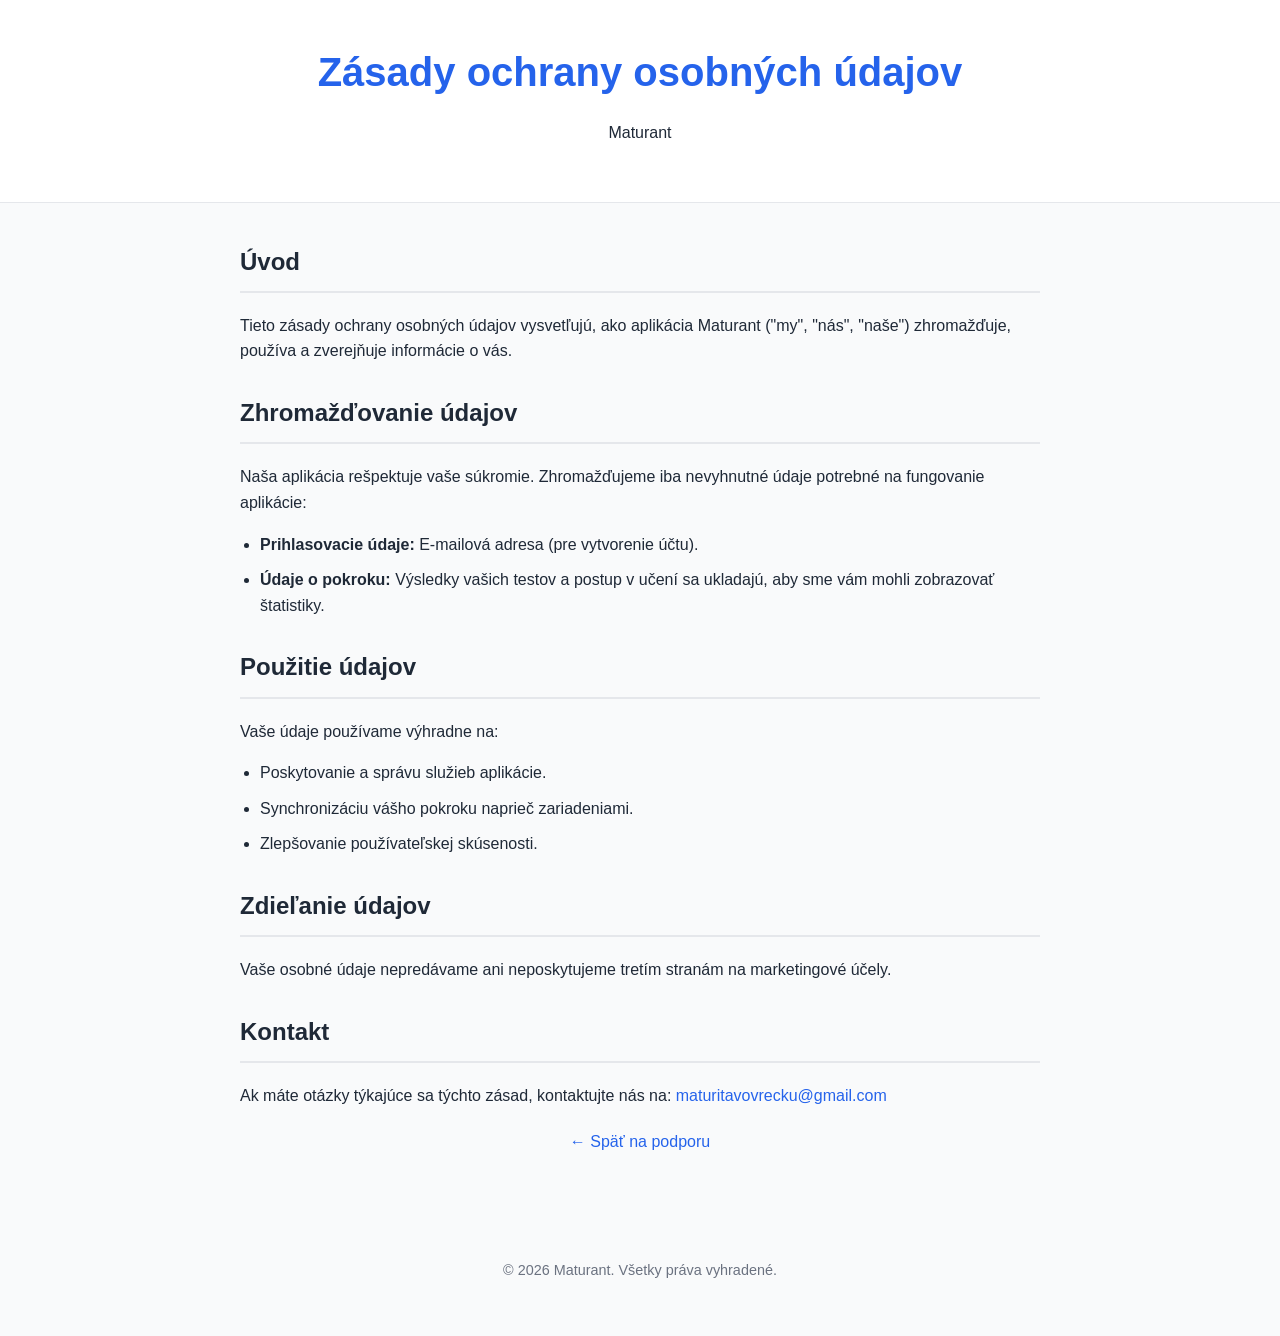
==== privacy.html @ c5602510 "Initial website" ====
<!DOCTYPE html>
<html lang="sk">

<head>
    <meta charset="UTF-8">
    <meta name="viewport" content="width=device-width, initial-scale=1.0">
    <title>Maturant - Ochrana súkromia</title>
    <link rel="stylesheet" href="styles.css">
</head>

<body>
    <header>
        <div class="container">
            <h1>Zásady ochrany osobných údajov</h1>
            <p>Maturant</p>
        </div>
    </header>

    <main class="container privacy-content">
        <section>
            <h2>Úvod</h2>
            <p>Tieto zásady ochrany osobných údajov vysvetľujú, ako aplikácia Maturant ("my", "nás", "naše")
                zhromažďuje, používa a zverejňuje informácie o vás.</p>
        </section>

        <section>
            <h2>Zhromažďovanie údajov</h2>
            <p>Naša aplikácia rešpektuje vaše súkromie. Zhromažďujeme iba nevyhnutné údaje potrebné na fungovanie
                aplikácie:</p>
            <ul>
                <li><strong>Prihlasovacie údaje:</strong> E-mailová adresa (pre vytvorenie účtu).</li>
                <li><strong>Údaje o pokroku:</strong> Výsledky vašich testov a postup v učení sa ukladajú, aby sme vám
                    mohli zobrazovať štatistiky.</li>
            </ul>
        </section>

        <section>
            <h2>Použitie údajov</h2>
            <p>Vaše údaje používame výhradne na:</p>
            <ul>
                <li>Poskytovanie a správu služieb aplikácie.</li>
                <li>Synchronizáciu vášho pokroku naprieč zariadeniami.</li>
                <li>Zlepšovanie používateľskej skúsenosti.</li>
            </ul>
        </section>

        <section>
            <h2>Zdieľanie údajov</h2>
            <p>Vaše osobné údaje nepredávame ani neposkytujeme tretím stranám na marketingové účely.</p>
        </section>

        <section>
            <h2>Kontakt</h2>
            <p>Ak máte otázky týkajúce sa týchto zásad, kontaktujte nás na: <a
                    href="mailto:maturitavovrecku@gmail.com">maturitavovrecku@gmail.com</a></p>
        </section>

        <div class="links">
            <a href="index.html">← Späť na podporu</a>
        </div>
    </main>

    <footer>
        <div class="container">
            <p>&copy; 2026 Maturant. Všetky práva vyhradené.</p>
        </div>
    </footer>
</body>

</html>
---- styles.css ----
:root {
    --primary-color: #2563eb;
    --text-color: #1f2937;
    --bg-color: #f9fafb;
    --white: #ffffff;
}

body {
    font-family: -apple-system, BlinkMacSystemFont, "Segoe UI", Roboto, Helvetica, Arial, sans-serif;
    line-height: 1.6;
    color: var(--text-color);
    background-color: var(--bg-color);
    margin: 0;
    padding: 0;
}

.container {
    max-width: 800px;
    margin: 0 auto;
    padding: 0 20px;
}

header {
    background-color: var(--white);
    padding: 40px 0;
    text-align: center;
    border-bottom: 1px solid #e5e7eb;
    margin-bottom: 40px;
}

h1 {
    color: var(--primary-color);
    margin: 0;
    font-size: 2.5rem;
}

h2 {
    color: var(--text-color);
    border-bottom: 2px solid #e5e7eb;
    padding-bottom: 10px;
    margin-top: 30px;
}

h3 {
    color: var(--text-color);
    margin-top: 25px;
}

.support-section, .info-section {
    background: var(--white);
    padding: 30px;
    border-radius: 12px;
    box-shadow: 0 1px 3px rgba(0,0,0,0.1);
    margin-bottom: 30px;
}

.contact-box {
    background-color: #eff6ff;
    padding: 20px;
    border-radius: 8px;
    margin-top: 20px;
    border-left: 4px solid var(--primary-color);
}

a {
    color: var(--primary-color);
    text-decoration: none;
    font-weight: 500;
}

a:hover {
    text-decoration: underline;
}

ul {
    padding-left: 20px;
}

li {
    margin-bottom: 10px;
}

footer {
    text-align: center;
    padding: 40px 0;
    color: #6b7280;
    font-size: 0.9rem;
    margin-top: 50px;
}

.links {
    margin-top: 20px;
    text-align: center;
}
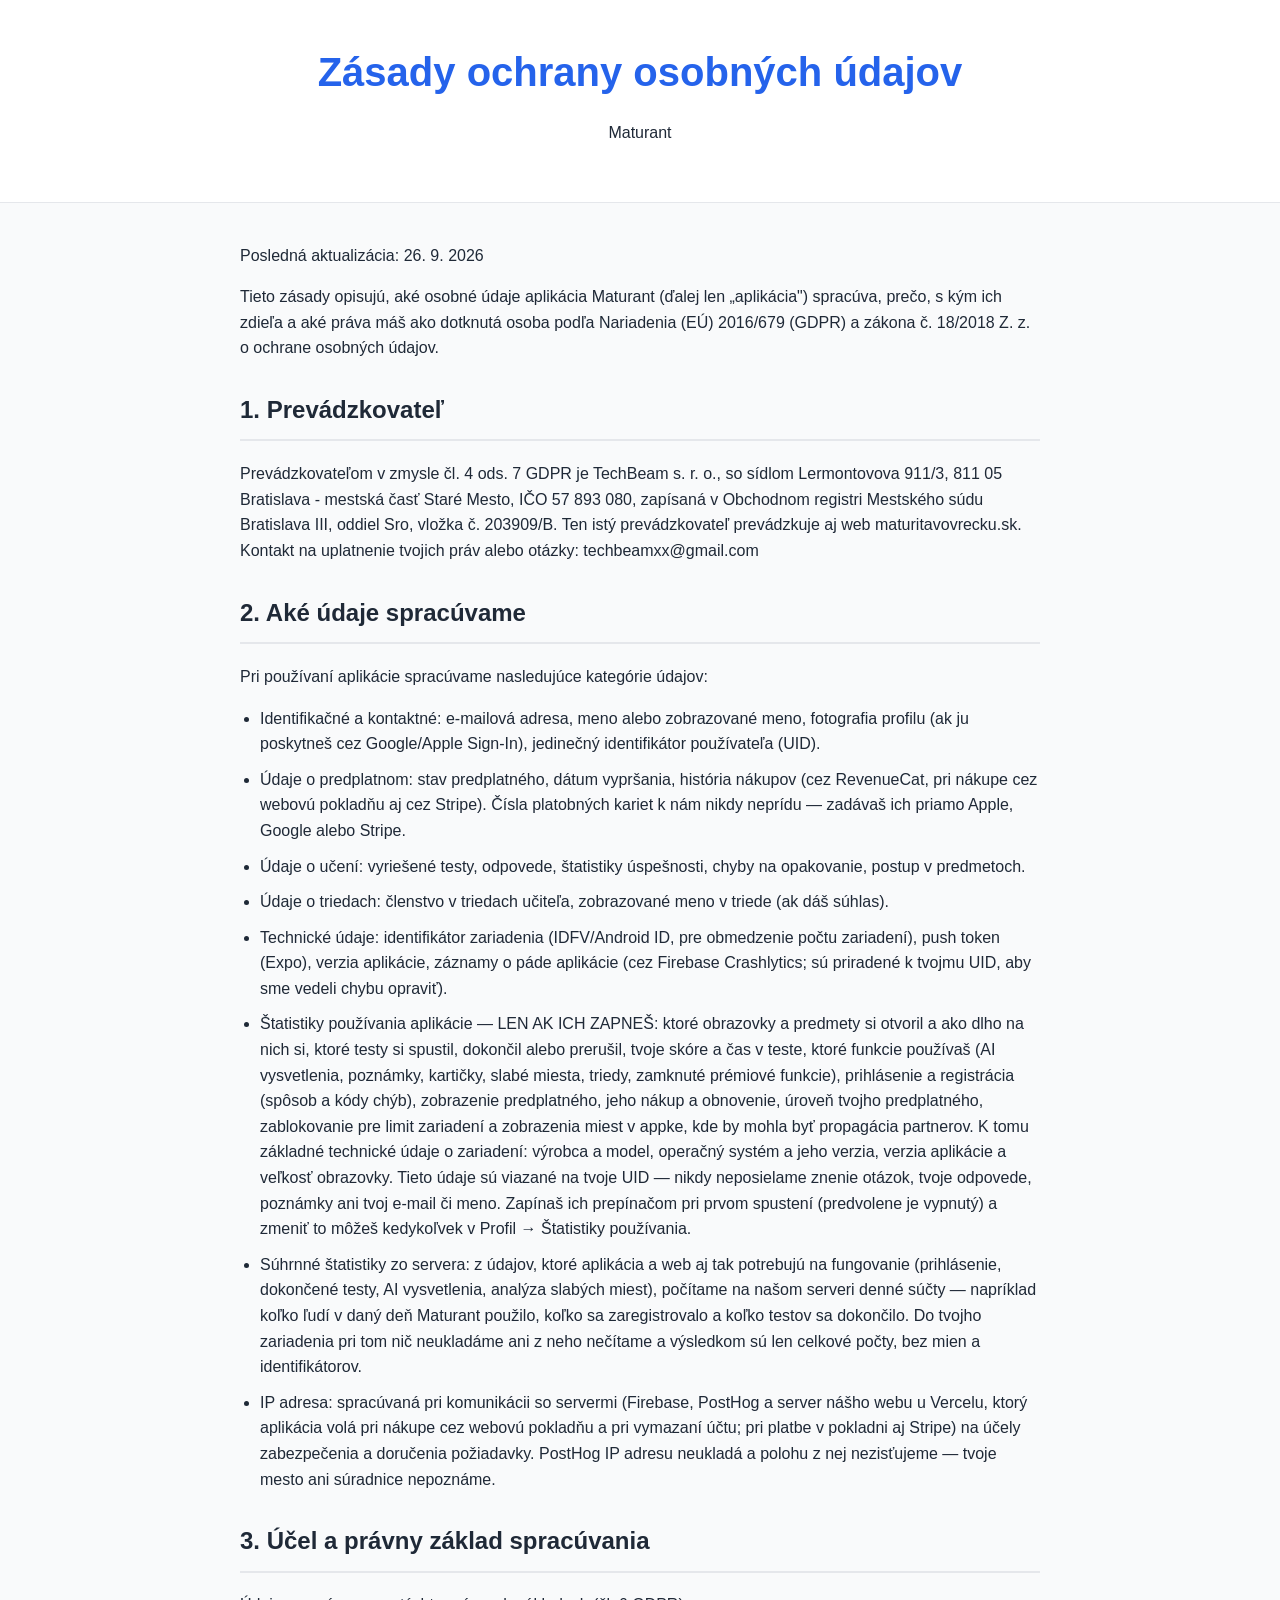
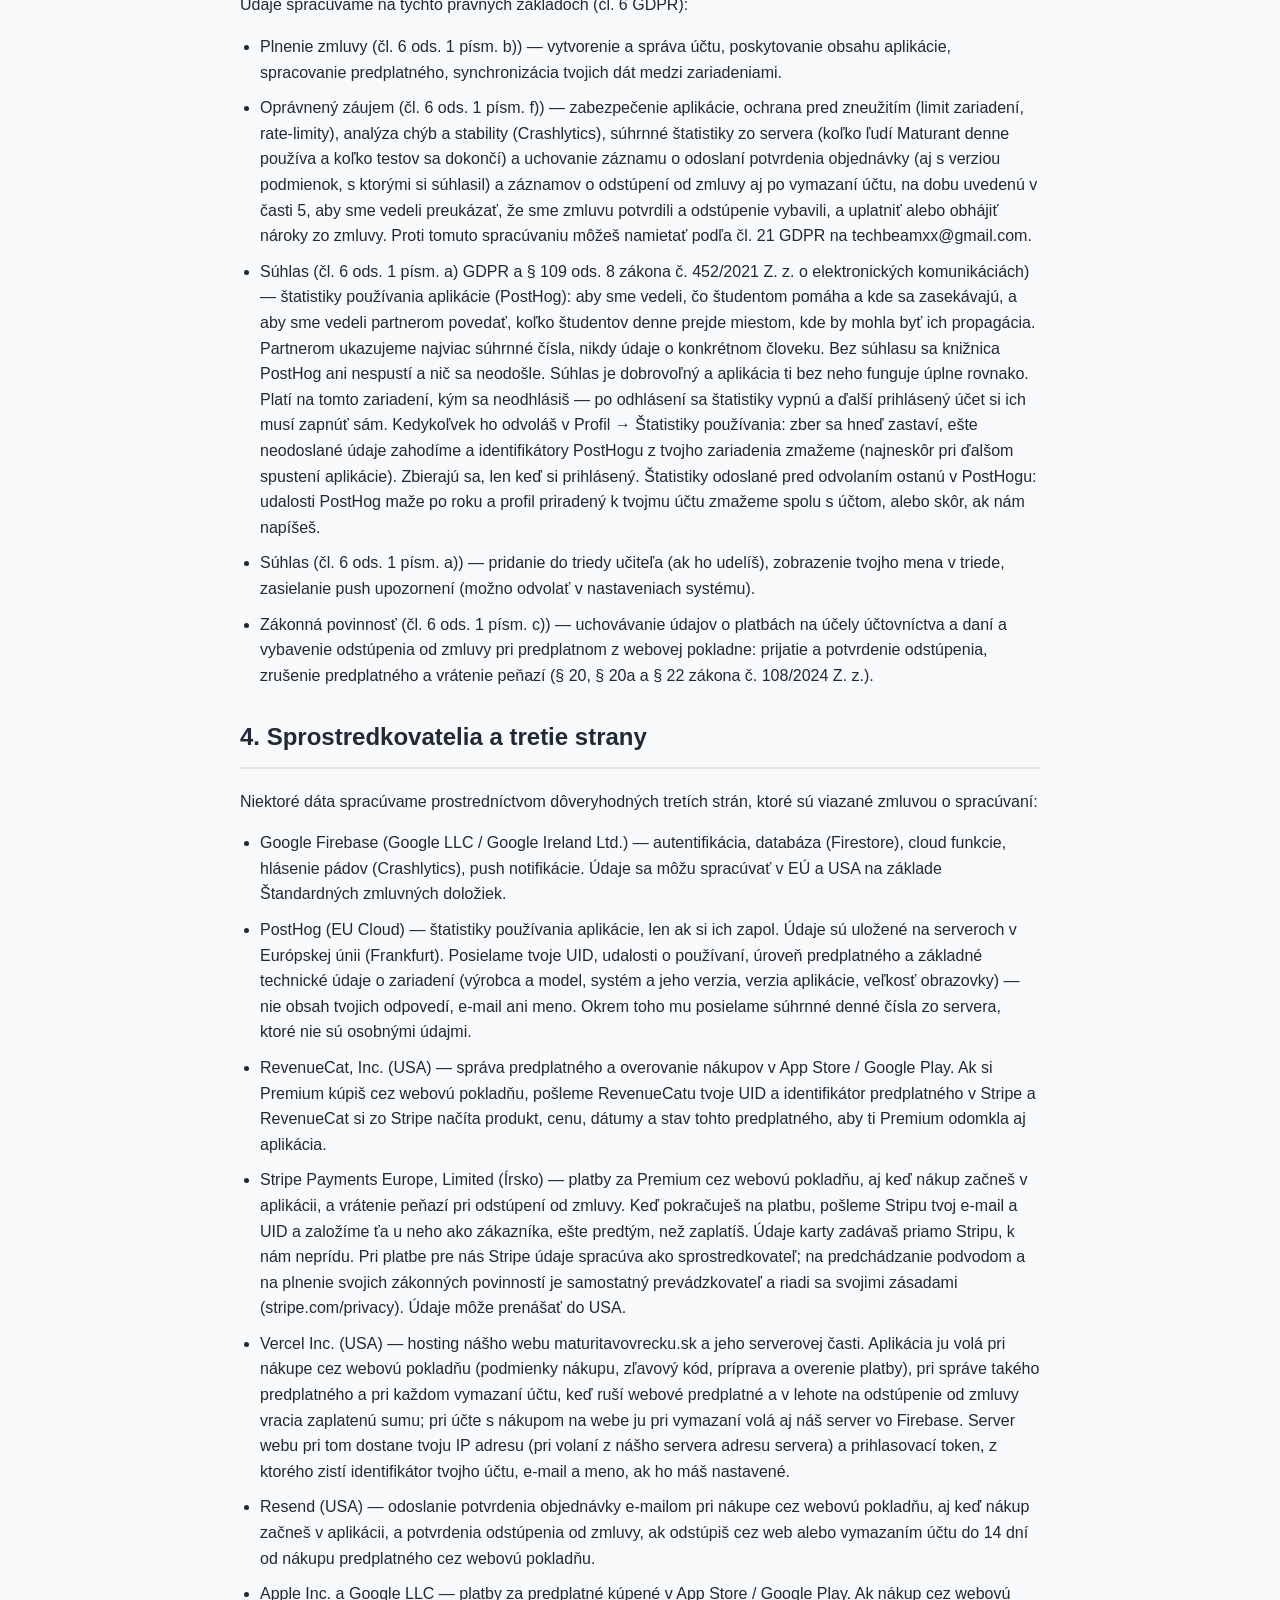
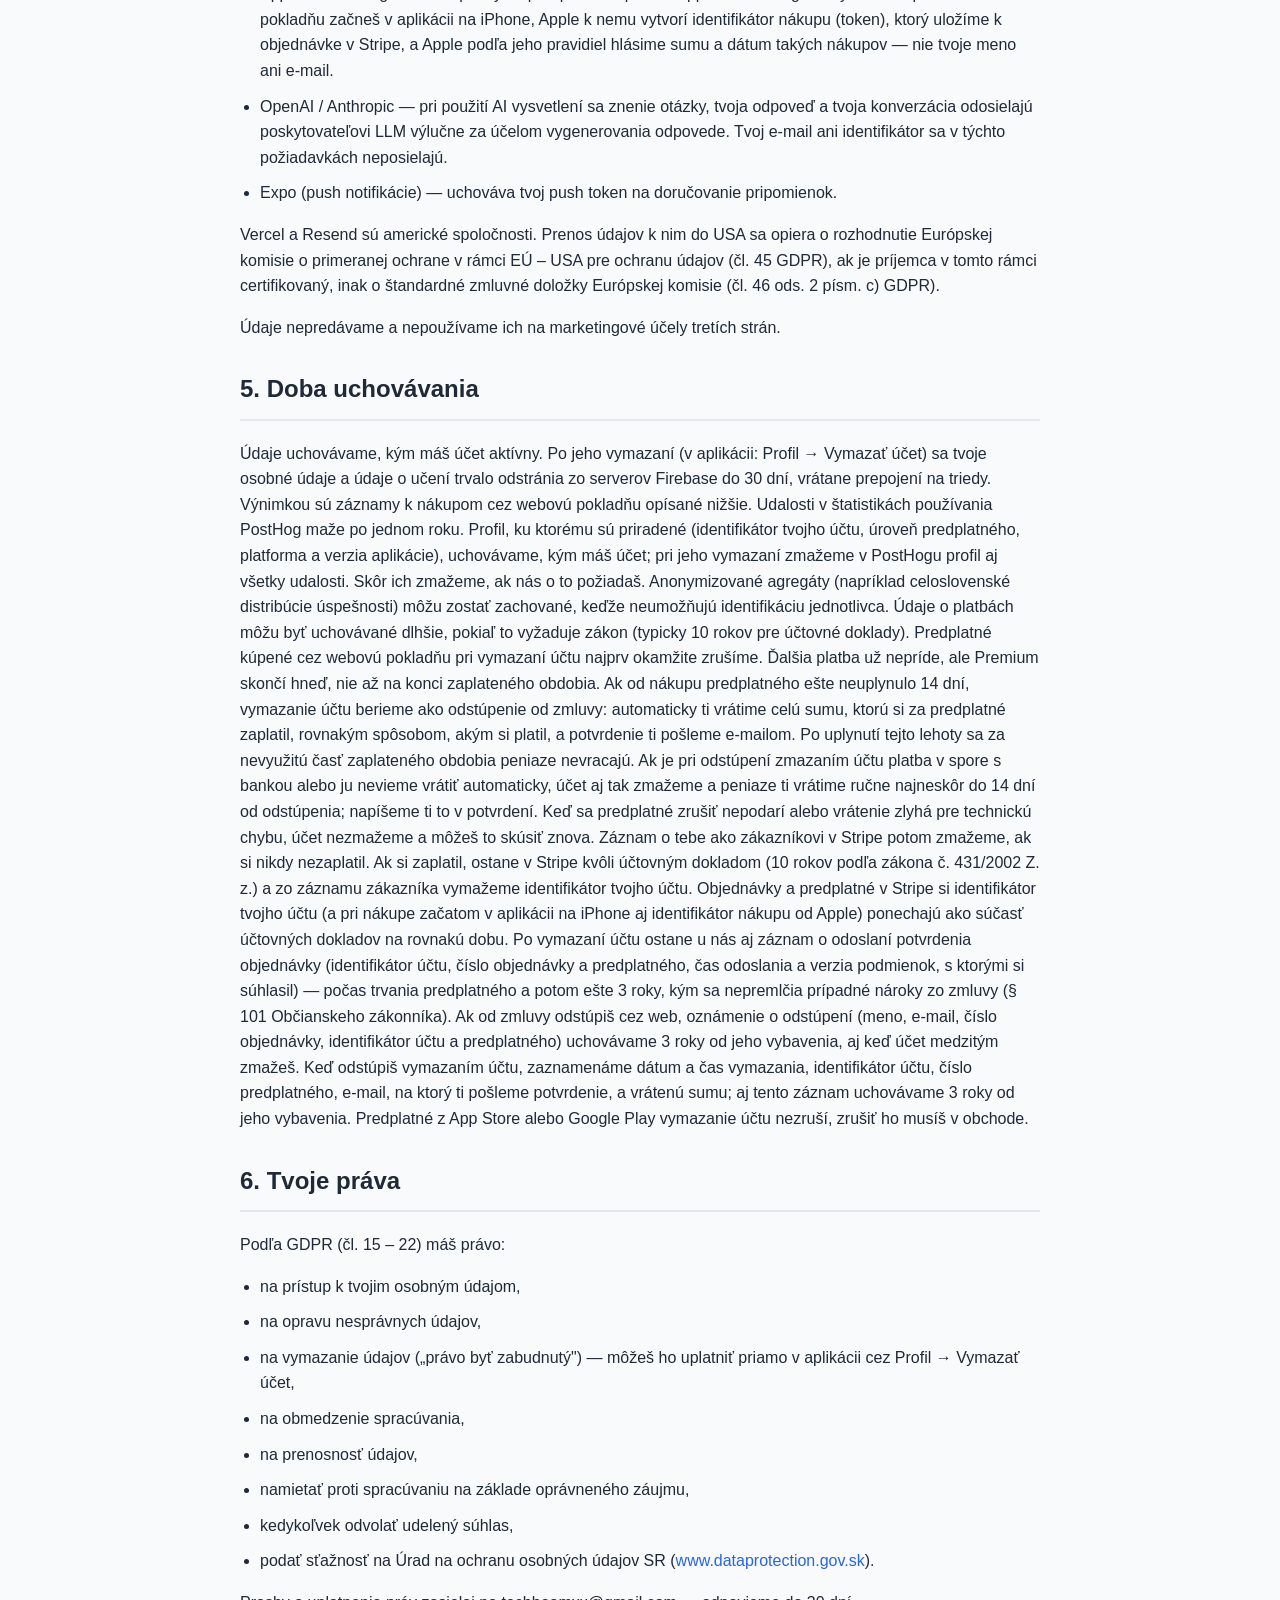
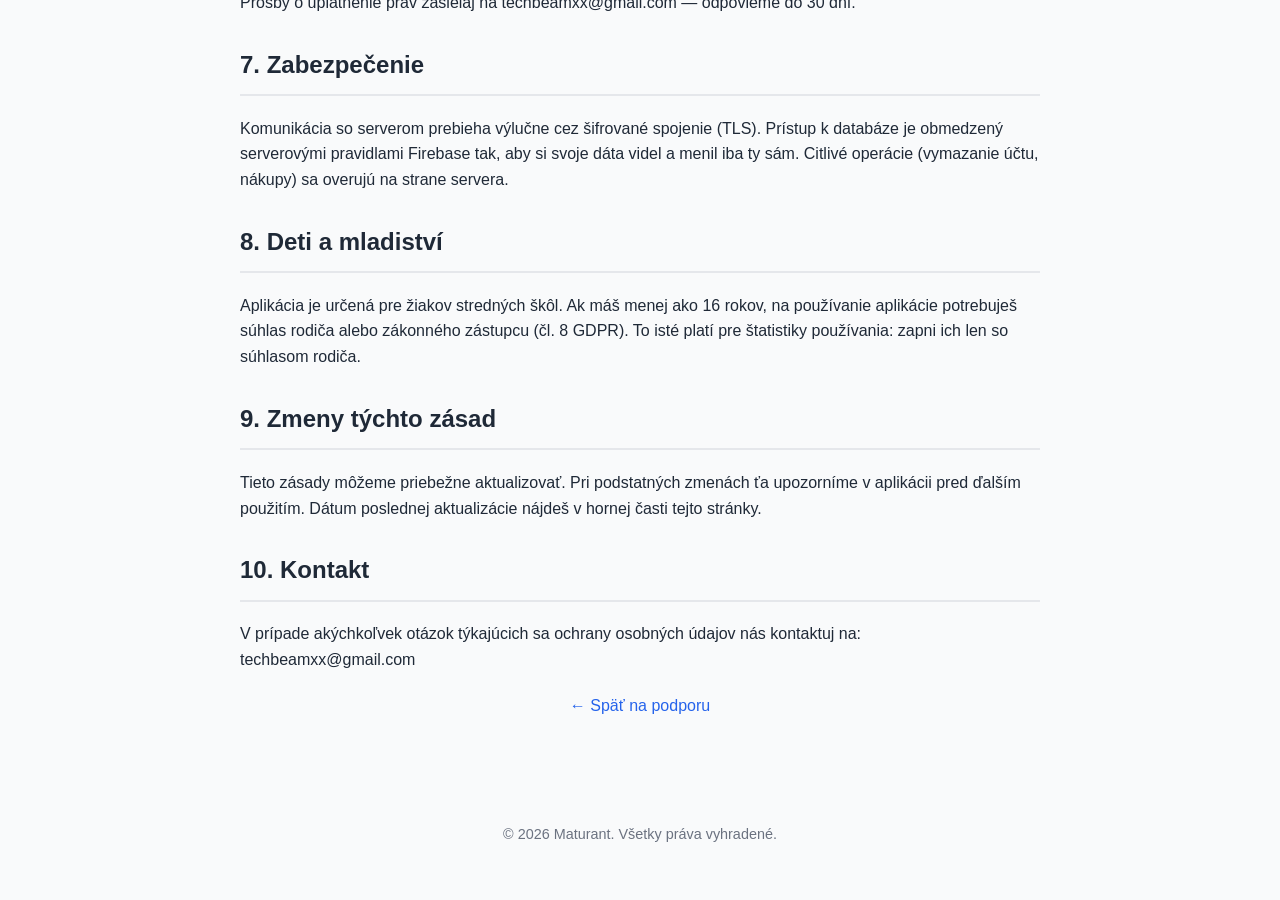
==== commit c62a6600: "Zásady ochrany osobných údajov z 26. 9. 2026 a kontakt TechBeam privacy.html je vygenerované z matur" ====
--- a/privacy.html
+++ b/privacy.html
@@ -9,6 +9,13 @@
 </head>
 
 <body>
+    <!--
+        Verejná kópia zásad z appky — odkazujú sem App Store, Google Play aj
+        obrazovka predplatného (hostuje ju repozitár xKazimir/maturant-support
+        na GitHub Pages). GENEROVANÉ z constants/privacyPolicy.ts skriptom
+        scripts/generate-privacy-html.js — needituj ručne. Po zmene zásad
+        stránku pregeneruj a nahraj do maturant-support.
+    -->
     <header>
         <div class="container">
             <h1>Zásady ochrany osobných údajov</h1>
@@ -18,41 +25,99 @@
 
     <main class="container privacy-content">
         <section>
-            <h2>Úvod</h2>
-            <p>Tieto zásady ochrany osobných údajov vysvetľujú, ako aplikácia Maturant ("my", "nás", "naše")
-                zhromažďuje, používa a zverejňuje informácie o vás.</p>
+            <p class="updated">Posledná aktualizácia: 26. 9. 2026</p>
+            <p>Tieto zásady opisujú, aké osobné údaje aplikácia Maturant (ďalej len „aplikácia") spracúva, prečo, s kým ich zdieľa a aké práva máš ako dotknutá osoba podľa Nariadenia (EÚ) 2016/679 (GDPR) a zákona č. 18/2018 Z. z. o ochrane osobných údajov.</p>
         </section>
 
         <section>
-            <h2>Zhromažďovanie údajov</h2>
-            <p>Naša aplikácia rešpektuje vaše súkromie. Zhromažďujeme iba nevyhnutné údaje potrebné na fungovanie
-                aplikácie:</p>
+            <h2>1. Prevádzkovateľ</h2>
+            <p>Prevádzkovateľom v zmysle čl. 4 ods. 7 GDPR je TechBeam s. r. o., so sídlom Lermontovova 911/3, 811 05 Bratislava - mestská časť Staré Mesto, IČO 57 893 080, zapísaná v Obchodnom registri Mestského súdu Bratislava III, oddiel Sro, vložka č. 203909/B. Ten istý prevádzkovateľ prevádzkuje aj web maturitavovrecku.sk. Kontakt na uplatnenie tvojich práv alebo otázky: techbeamxx@gmail.com</p>
+        </section>
+
+        <section>
+            <h2>2. Aké údaje spracúvame</h2>
+            <p>Pri používaní aplikácie spracúvame nasledujúce kategórie údajov:</p>
             <ul>
-                <li><strong>Prihlasovacie údaje:</strong> E-mailová adresa (pre vytvorenie účtu).</li>
-                <li><strong>Údaje o pokroku:</strong> Výsledky vašich testov a postup v učení sa ukladajú, aby sme vám
-                    mohli zobrazovať štatistiky.</li>
+                <li>Identifikačné a kontaktné: e-mailová adresa, meno alebo zobrazované meno, fotografia profilu (ak ju poskytneš cez Google/Apple Sign-In), jedinečný identifikátor používateľa (UID).</li>
+                <li>Údaje o predplatnom: stav predplatného, dátum vypršania, história nákupov (cez RevenueCat, pri nákupe cez webovú pokladňu aj cez Stripe). Čísla platobných kariet k nám nikdy neprídu — zadávaš ich priamo Apple, Google alebo Stripe.</li>
+                <li>Údaje o učení: vyriešené testy, odpovede, štatistiky úspešnosti, chyby na opakovanie, postup v predmetoch.</li>
+                <li>Údaje o triedach: členstvo v triedach učiteľa, zobrazované meno v triede (ak dáš súhlas).</li>
+                <li>Technické údaje: identifikátor zariadenia (IDFV/Android ID, pre obmedzenie počtu zariadení), push token (Expo), verzia aplikácie, záznamy o páde aplikácie (cez Firebase Crashlytics; sú priradené k tvojmu UID, aby sme vedeli chybu opraviť).</li>
+                <li>Štatistiky používania aplikácie — LEN AK ICH ZAPNEŠ: ktoré obrazovky a predmety si otvoril a ako dlho na nich si, ktoré testy si spustil, dokončil alebo prerušil, tvoje skóre a čas v teste, ktoré funkcie používaš (AI vysvetlenia, poznámky, kartičky, slabé miesta, triedy, zamknuté prémiové funkcie), prihlásenie a registrácia (spôsob a kódy chýb), zobrazenie predplatného, jeho nákup a obnovenie, úroveň tvojho predplatného, zablokovanie pre limit zariadení a zobrazenia miest v appke, kde by mohla byť propagácia partnerov. K tomu základné technické údaje o zariadení: výrobca a model, operačný systém a jeho verzia, verzia aplikácie a veľkosť obrazovky. Tieto údaje sú viazané na tvoje UID — nikdy neposielame znenie otázok, tvoje odpovede, poznámky ani tvoj e-mail či meno. Zapínaš ich prepínačom pri prvom spustení (predvolene je vypnutý) a zmeniť to môžeš kedykoľvek v Profil → Štatistiky používania.</li>
+                <li>Súhrnné štatistiky zo servera: z údajov, ktoré aplikácia a web aj tak potrebujú na fungovanie (prihlásenie, dokončené testy, AI vysvetlenia, analýza slabých miest), počítame na našom serveri denné súčty — napríklad koľko ľudí v daný deň Maturant použilo, koľko sa zaregistrovalo a koľko testov sa dokončilo. Do tvojho zariadenia pri tom nič neukladáme ani z neho nečítame a výsledkom sú len celkové počty, bez mien a identifikátorov.</li>
+                <li>IP adresa: spracúvaná pri komunikácii so servermi (Firebase, PostHog a server nášho webu u Vercelu, ktorý aplikácia volá pri nákupe cez webovú pokladňu a pri vymazaní účtu; pri platbe v pokladni aj Stripe) na účely zabezpečenia a doručenia požiadavky. PostHog IP adresu neukladá a polohu z nej nezisťujeme — tvoje mesto ani súradnice nepoznáme.</li>
             </ul>
         </section>
 
         <section>
-            <h2>Použitie údajov</h2>
-            <p>Vaše údaje používame výhradne na:</p>
+            <h2>3. Účel a právny základ spracúvania</h2>
+            <p>Údaje spracúvame na týchto právnych základoch (čl. 6 GDPR):</p>
             <ul>
-                <li>Poskytovanie a správu služieb aplikácie.</li>
-                <li>Synchronizáciu vášho pokroku naprieč zariadeniami.</li>
-                <li>Zlepšovanie používateľskej skúsenosti.</li>
+                <li>Plnenie zmluvy (čl. 6 ods. 1 písm. b)) — vytvorenie a správa účtu, poskytovanie obsahu aplikácie, spracovanie predplatného, synchronizácia tvojich dát medzi zariadeniami.</li>
+                <li>Oprávnený záujem (čl. 6 ods. 1 písm. f)) — zabezpečenie aplikácie, ochrana pred zneužitím (limit zariadení, rate-limity), analýza chýb a stability (Crashlytics), súhrnné štatistiky zo servera (koľko ľudí Maturant denne používa a koľko testov sa dokončí) a uchovanie záznamu o odoslaní potvrdenia objednávky (aj s verziou podmienok, s ktorými si súhlasil) a záznamov o odstúpení od zmluvy aj po vymazaní účtu, na dobu uvedenú v časti 5, aby sme vedeli preukázať, že sme zmluvu potvrdili a odstúpenie vybavili, a uplatniť alebo obhájiť nároky zo zmluvy. Proti tomuto spracúvaniu môžeš namietať podľa čl. 21 GDPR na techbeamxx@gmail.com.</li>
+                <li>Súhlas (čl. 6 ods. 1 písm. a) GDPR a § 109 ods. 8 zákona č. 452/2021 Z. z. o elektronických komunikáciách) — štatistiky používania aplikácie (PostHog): aby sme vedeli, čo študentom pomáha a kde sa zasekávajú, a aby sme vedeli partnerom povedať, koľko študentov denne prejde miestom, kde by mohla byť ich propagácia. Partnerom ukazujeme najviac súhrnné čísla, nikdy údaje o konkrétnom človeku. Bez súhlasu sa knižnica PostHog ani nespustí a nič sa neodošle. Súhlas je dobrovoľný a aplikácia ti bez neho funguje úplne rovnako. Platí na tomto zariadení, kým sa neodhlásiš — po odhlásení sa štatistiky vypnú a ďalší prihlásený účet si ich musí zapnúť sám. Kedykoľvek ho odvoláš v Profil → Štatistiky používania: zber sa hneď zastaví, ešte neodoslané údaje zahodíme a identifikátory PostHogu z tvojho zariadenia zmažeme (najneskôr pri ďalšom spustení aplikácie). Zbierajú sa, len keď si prihlásený. Štatistiky odoslané pred odvolaním ostanú v PostHogu: udalosti PostHog maže po roku a profil priradený k tvojmu účtu zmažeme spolu s účtom, alebo skôr, ak nám napíšeš.</li>
+                <li>Súhlas (čl. 6 ods. 1 písm. a)) — pridanie do triedy učiteľa (ak ho udelíš), zobrazenie tvojho mena v triede, zasielanie push upozornení (možno odvolať v nastaveniach systému).</li>
+                <li>Zákonná povinnosť (čl. 6 ods. 1 písm. c)) — uchovávanie údajov o platbách na účely účtovníctva a daní a vybavenie odstúpenia od zmluvy pri predplatnom z webovej pokladne: prijatie a potvrdenie odstúpenia, zrušenie predplatného a vrátenie peňazí (§ 20, § 20a a § 22 zákona č. 108/2024 Z. z.).</li>
             </ul>
         </section>
 
         <section>
-            <h2>Zdieľanie údajov</h2>
-            <p>Vaše osobné údaje nepredávame ani neposkytujeme tretím stranám na marketingové účely.</p>
+            <h2>4. Sprostredkovatelia a tretie strany</h2>
+            <p>Niektoré dáta spracúvame prostredníctvom dôveryhodných tretích strán, ktoré sú viazané zmluvou o spracúvaní:</p>
+            <ul>
+                <li>Google Firebase (Google LLC / Google Ireland Ltd.) — autentifikácia, databáza (Firestore), cloud funkcie, hlásenie pádov (Crashlytics), push notifikácie. Údaje sa môžu spracúvať v EÚ a USA na základe Štandardných zmluvných doložiek.</li>
+                <li>PostHog (EU Cloud) — štatistiky používania aplikácie, len ak si ich zapol. Údaje sú uložené na serveroch v Európskej únii (Frankfurt). Posielame tvoje UID, udalosti o používaní, úroveň predplatného a základné technické údaje o zariadení (výrobca a model, systém a jeho verzia, verzia aplikácie, veľkosť obrazovky) — nie obsah tvojich odpovedí, e-mail ani meno. Okrem toho mu posielame súhrnné denné čísla zo servera, ktoré nie sú osobnými údajmi.</li>
+                <li>RevenueCat, Inc. (USA) — správa predplatného a overovanie nákupov v App Store / Google Play. Ak si Premium kúpiš cez webovú pokladňu, pošleme RevenueCatu tvoje UID a identifikátor predplatného v Stripe a RevenueCat si zo Stripe načíta produkt, cenu, dátumy a stav tohto predplatného, aby ti Premium odomkla aj aplikácia.</li>
+                <li>Stripe Payments Europe, Limited (Írsko) — platby za Premium cez webovú pokladňu, aj keď nákup začneš v aplikácii, a vrátenie peňazí pri odstúpení od zmluvy. Keď pokračuješ na platbu, pošleme Stripu tvoj e-mail a UID a založíme ťa u neho ako zákazníka, ešte predtým, než zaplatíš. Údaje karty zadávaš priamo Stripu, k nám neprídu. Pri platbe pre nás Stripe údaje spracúva ako sprostredkovateľ; na predchádzanie podvodom a na plnenie svojich zákonných povinností je samostatný prevádzkovateľ a riadi sa svojimi zásadami (stripe.com/privacy). Údaje môže prenášať do USA.</li>
+                <li>Vercel Inc. (USA) — hosting nášho webu maturitavovrecku.sk a jeho serverovej časti. Aplikácia ju volá pri nákupe cez webovú pokladňu (podmienky nákupu, zľavový kód, príprava a overenie platby), pri správe takého predplatného a pri každom vymazaní účtu, keď ruší webové predplatné a v lehote na odstúpenie od zmluvy vracia zaplatenú sumu; pri účte s nákupom na webe ju pri vymazaní volá aj náš server vo Firebase. Server webu pri tom dostane tvoju IP adresu (pri volaní z nášho servera adresu servera) a prihlasovací token, z ktorého zistí identifikátor tvojho účtu, e-mail a meno, ak ho máš nastavené.</li>
+                <li>Resend (USA) — odoslanie potvrdenia objednávky e-mailom pri nákupe cez webovú pokladňu, aj keď nákup začneš v aplikácii, a potvrdenia odstúpenia od zmluvy, ak odstúpiš cez web alebo vymazaním účtu do 14 dní od nákupu predplatného cez webovú pokladňu.</li>
+                <li>Apple Inc. a Google LLC — platby za predplatné kúpené v App Store / Google Play. Ak nákup cez webovú pokladňu začneš v aplikácii na iPhone, Apple k nemu vytvorí identifikátor nákupu (token), ktorý uložíme k objednávke v Stripe, a Apple podľa jeho pravidiel hlásime sumu a dátum takých nákupov — nie tvoje meno ani e-mail.</li>
+                <li>OpenAI / Anthropic — pri použití AI vysvetlení sa znenie otázky, tvoja odpoveď a tvoja konverzácia odosielajú poskytovateľovi LLM výlučne za účelom vygenerovania odpovede. Tvoj e-mail ani identifikátor sa v týchto požiadavkách neposielajú.</li>
+                <li>Expo (push notifikácie) — uchováva tvoj push token na doručovanie pripomienok.</li>
+            </ul>
+            <p>Vercel a Resend sú americké spoločnosti. Prenos údajov k nim do USA sa opiera o rozhodnutie Európskej komisie o primeranej ochrane v rámci EÚ – USA pre ochranu údajov (čl. 45 GDPR), ak je príjemca v tomto rámci certifikovaný, inak o štandardné zmluvné doložky Európskej komisie (čl. 46 ods. 2 písm. c) GDPR).</p>
+            <p>Údaje nepredávame a nepoužívame ich na marketingové účely tretích strán.</p>
         </section>
 
         <section>
-            <h2>Kontakt</h2>
-            <p>Ak máte otázky týkajúce sa týchto zásad, kontaktujte nás na: <a
-                    href="mailto:maturitavovrecku@gmail.com">maturitavovrecku@gmail.com</a></p>
+            <h2>5. Doba uchovávania</h2>
+            <p>Údaje uchovávame, kým máš účet aktívny. Po jeho vymazaní (v aplikácii: Profil → Vymazať účet) sa tvoje osobné údaje a údaje o učení trvalo odstránia zo serverov Firebase do 30 dní, vrátane prepojení na triedy. Výnimkou sú záznamy k nákupom cez webovú pokladňu opísané nižšie. Udalosti v štatistikách používania PostHog maže po jednom roku. Profil, ku ktorému sú priradené (identifikátor tvojho účtu, úroveň predplatného, platforma a verzia aplikácie), uchovávame, kým máš účet; pri jeho vymazaní zmažeme v PostHogu profil aj všetky udalosti. Skôr ich zmažeme, ak nás o to požiadaš. Anonymizované agregáty (napríklad celoslovenské distribúcie úspešnosti) môžu zostať zachované, keďže neumožňujú identifikáciu jednotlivca. Údaje o platbách môžu byť uchovávané dlhšie, pokiaľ to vyžaduje zákon (typicky 10 rokov pre účtovné doklady). Predplatné kúpené cez webovú pokladňu pri vymazaní účtu najprv okamžite zrušíme. Ďalšia platba už nepríde, ale Premium skončí hneď, nie až na konci zaplateného obdobia. Ak od nákupu predplatného ešte neuplynulo 14 dní, vymazanie účtu berieme ako odstúpenie od zmluvy: automaticky ti vrátime celú sumu, ktorú si za predplatné zaplatil, rovnakým spôsobom, akým si platil, a potvrdenie ti pošleme e-mailom. Po uplynutí tejto lehoty sa za nevyužitú časť zaplateného obdobia peniaze nevracajú. Ak je pri odstúpení zmazaním účtu platba v spore s bankou alebo ju nevieme vrátiť automaticky, účet aj tak zmažeme a peniaze ti vrátime ručne najneskôr do 14 dní od odstúpenia; napíšeme ti to v potvrdení. Keď sa predplatné zrušiť nepodarí alebo vrátenie zlyhá pre technickú chybu, účet nezmažeme a môžeš to skúsiť znova. Záznam o tebe ako zákazníkovi v Stripe potom zmažeme, ak si nikdy nezaplatil. Ak si zaplatil, ostane v Stripe kvôli účtovným dokladom (10 rokov podľa zákona č. 431/2002 Z. z.) a zo záznamu zákazníka vymažeme identifikátor tvojho účtu. Objednávky a predplatné v Stripe si identifikátor tvojho účtu (a pri nákupe začatom v aplikácii na iPhone aj identifikátor nákupu od Apple) ponechajú ako súčasť účtovných dokladov na rovnakú dobu. Po vymazaní účtu ostane u nás aj záznam o odoslaní potvrdenia objednávky (identifikátor účtu, číslo objednávky a predplatného, čas odoslania a verzia podmienok, s ktorými si súhlasil) — počas trvania predplatného a potom ešte 3 roky, kým sa nepremlčia prípadné nároky zo zmluvy (§ 101 Občianskeho zákonníka). Ak od zmluvy odstúpiš cez web, oznámenie o odstúpení (meno, e-mail, číslo objednávky, identifikátor účtu a predplatného) uchovávame 3 roky od jeho vybavenia, aj keď účet medzitým zmažeš. Keď odstúpiš vymazaním účtu, zaznamenáme dátum a čas vymazania, identifikátor účtu, číslo predplatného, e-mail, na ktorý ti pošleme potvrdenie, a vrátenú sumu; aj tento záznam uchovávame 3 roky od jeho vybavenia. Predplatné z App Store alebo Google Play vymazanie účtu nezruší, zrušiť ho musíš v obchode.</p>
+        </section>
+
+        <section>
+            <h2>6. Tvoje práva</h2>
+            <p>Podľa GDPR (čl. 15 – 22) máš právo:</p>
+            <ul>
+                <li>na prístup k tvojim osobným údajom,</li>
+                <li>na opravu nesprávnych údajov,</li>
+                <li>na vymazanie údajov („právo byť zabudnutý") — môžeš ho uplatniť priamo v aplikácii cez Profil → Vymazať účet,</li>
+                <li>na obmedzenie spracúvania,</li>
+                <li>na prenosnosť údajov,</li>
+                <li>namietať proti spracúvaniu na základe oprávneného záujmu,</li>
+                <li>kedykoľvek odvolať udelený súhlas,</li>
+                <li>podať sťažnosť na Úrad na ochranu osobných údajov SR (<a href="https://www.dataprotection.gov.sk">www.dataprotection.gov.sk</a>).</li>
+            </ul>
+            <p>Prosby o uplatnenie práv zasielaj na techbeamxx@gmail.com — odpovieme do 30 dní.</p>
+        </section>
+
+        <section>
+            <h2>7. Zabezpečenie</h2>
+            <p>Komunikácia so serverom prebieha výlučne cez šifrované spojenie (TLS). Prístup k databáze je obmedzený serverovými pravidlami Firebase tak, aby si svoje dáta videl a menil iba ty sám. Citlivé operácie (vymazanie účtu, nákupy) sa overujú na strane servera.</p>
+        </section>
+
+        <section>
+            <h2>8. Deti a mladiství</h2>
+            <p>Aplikácia je určená pre žiakov stredných škôl. Ak máš menej ako 16 rokov, na používanie aplikácie potrebuješ súhlas rodiča alebo zákonného zástupcu (čl. 8 GDPR). To isté platí pre štatistiky používania: zapni ich len so súhlasom rodiča.</p>
+        </section>
+
+        <section>
+            <h2>9. Zmeny týchto zásad</h2>
+            <p>Tieto zásady môžeme priebežne aktualizovať. Pri podstatných zmenách ťa upozorníme v aplikácii pred ďalším použitím. Dátum poslednej aktualizácie nájdeš v hornej časti tejto stránky.</p>
+        </section>
+
+        <section>
+            <h2>10. Kontakt</h2>
+            <p>V prípade akýchkoľvek otázok týkajúcich sa ochrany osobných údajov nás kontaktuj na:<br>techbeamxx@gmail.com</p>
         </section>
 
         <div class="links">
@@ -67,4 +132,4 @@
     </footer>
 </body>
 
-</html>+</html>
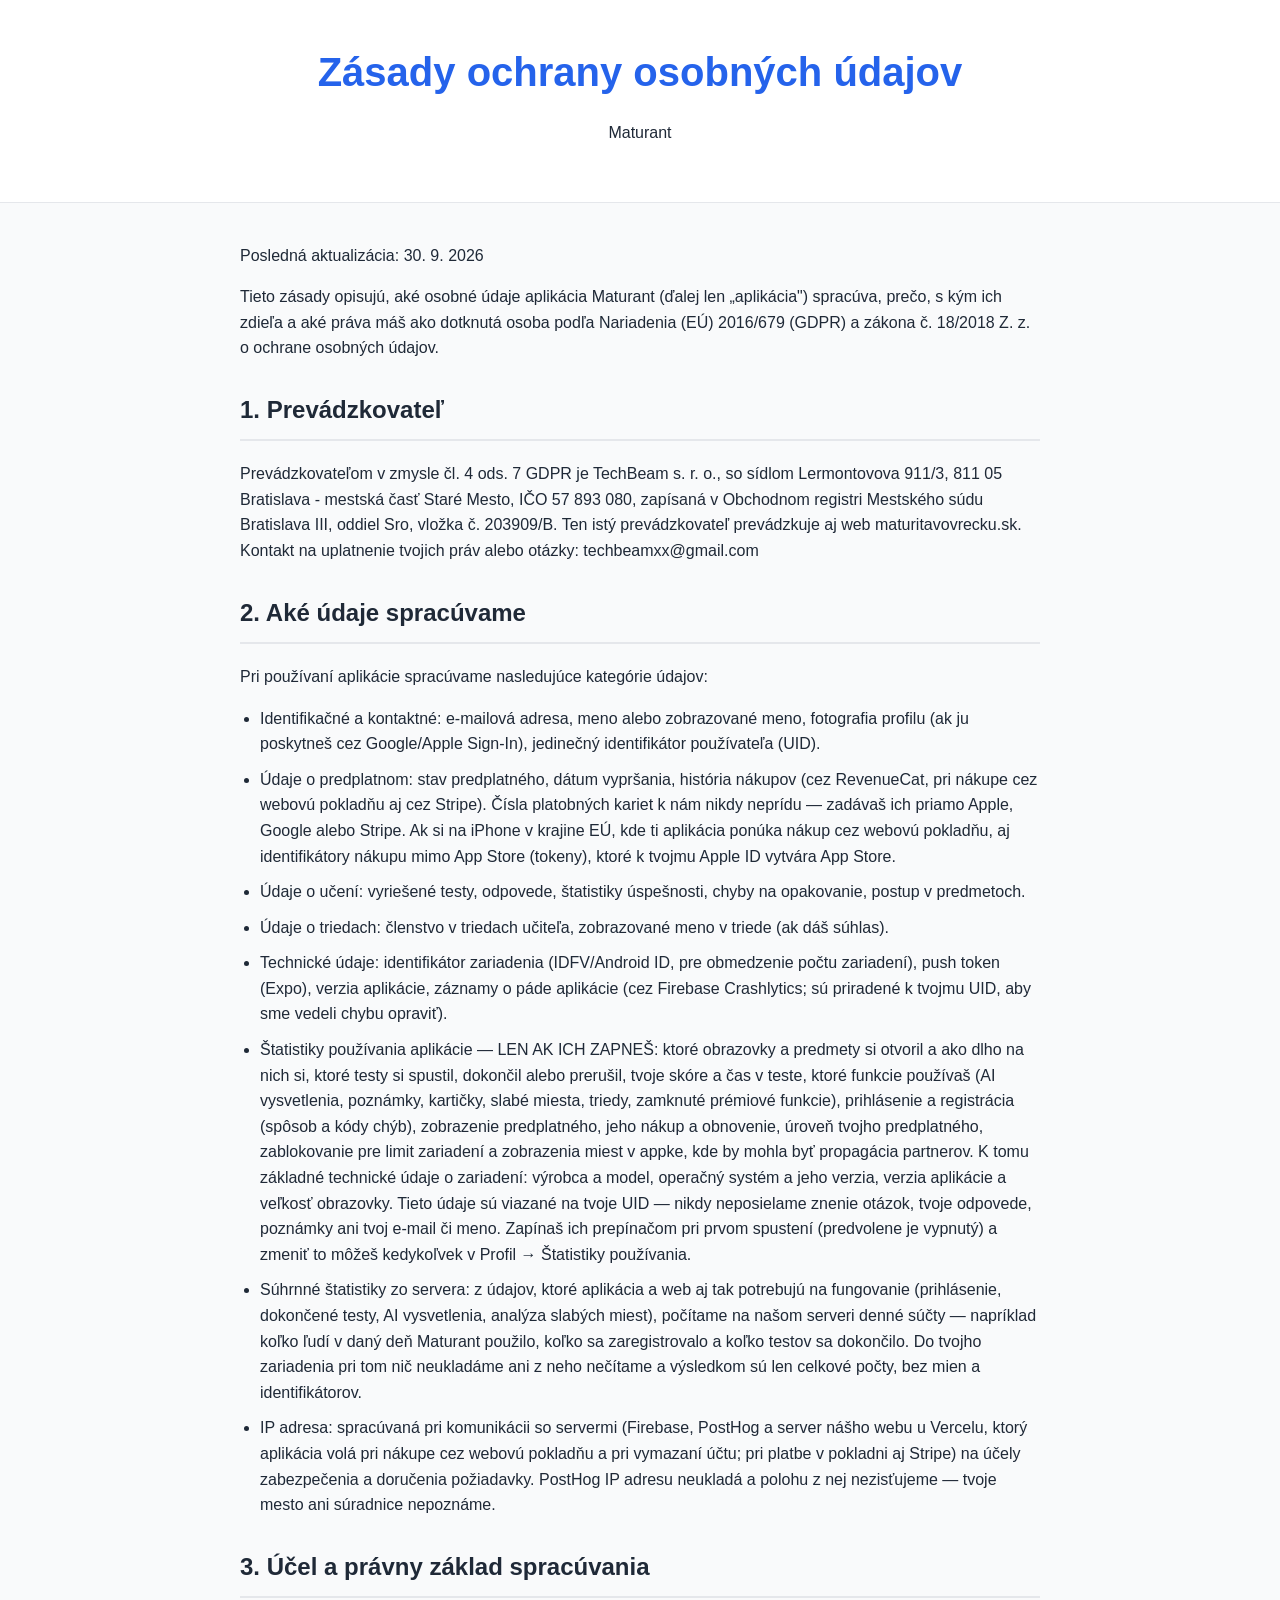
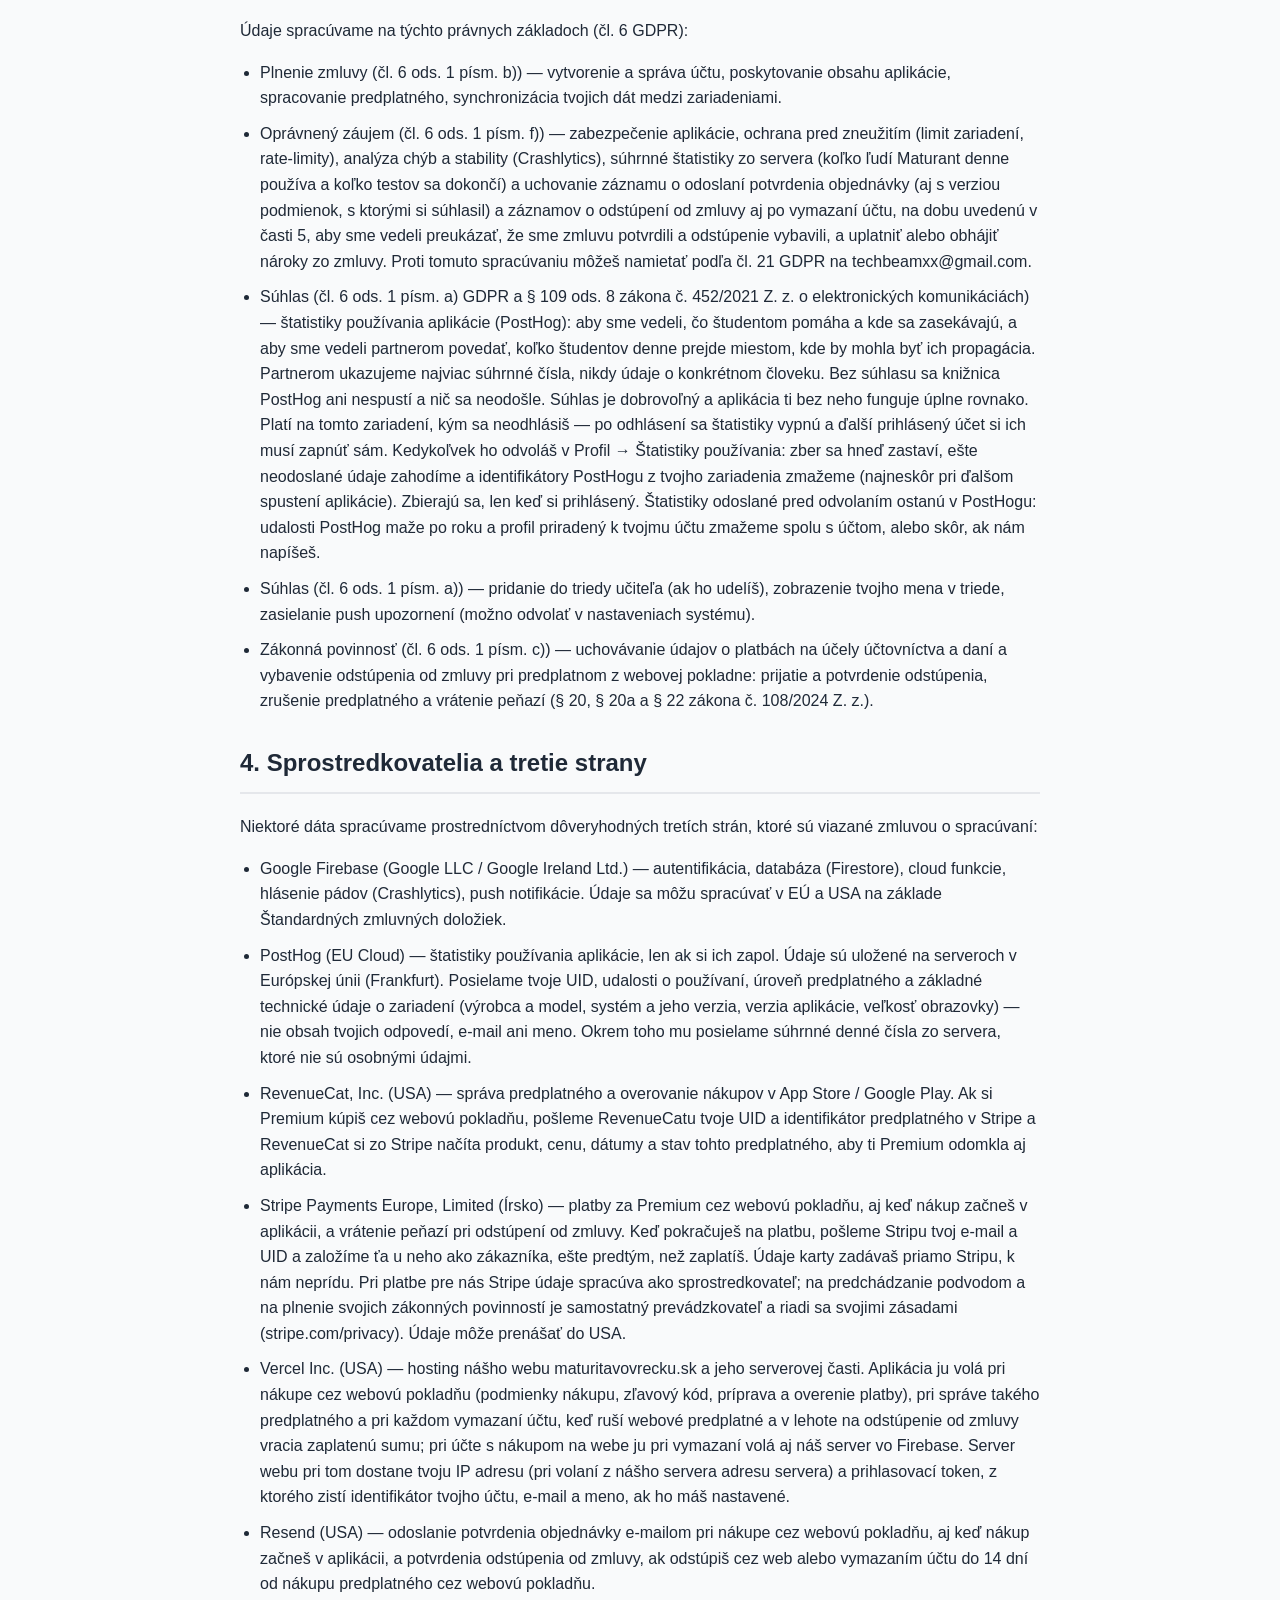
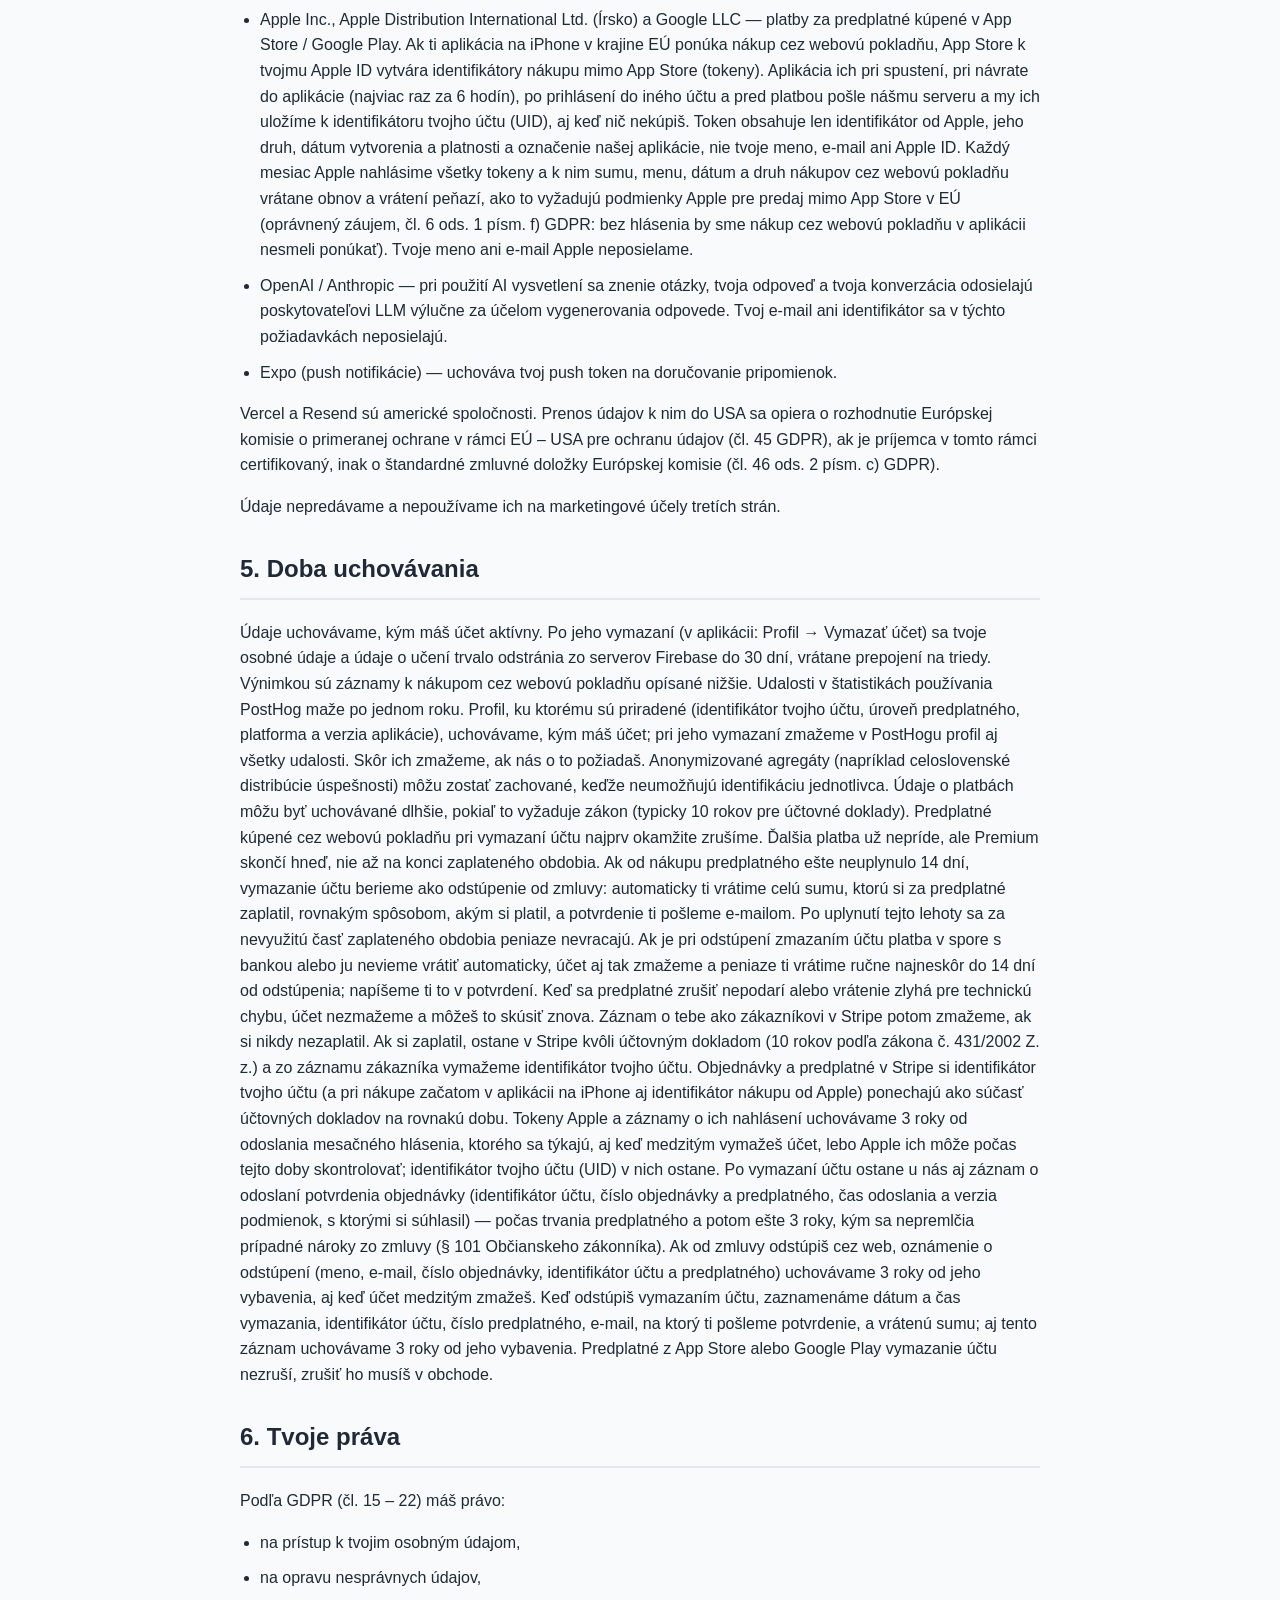
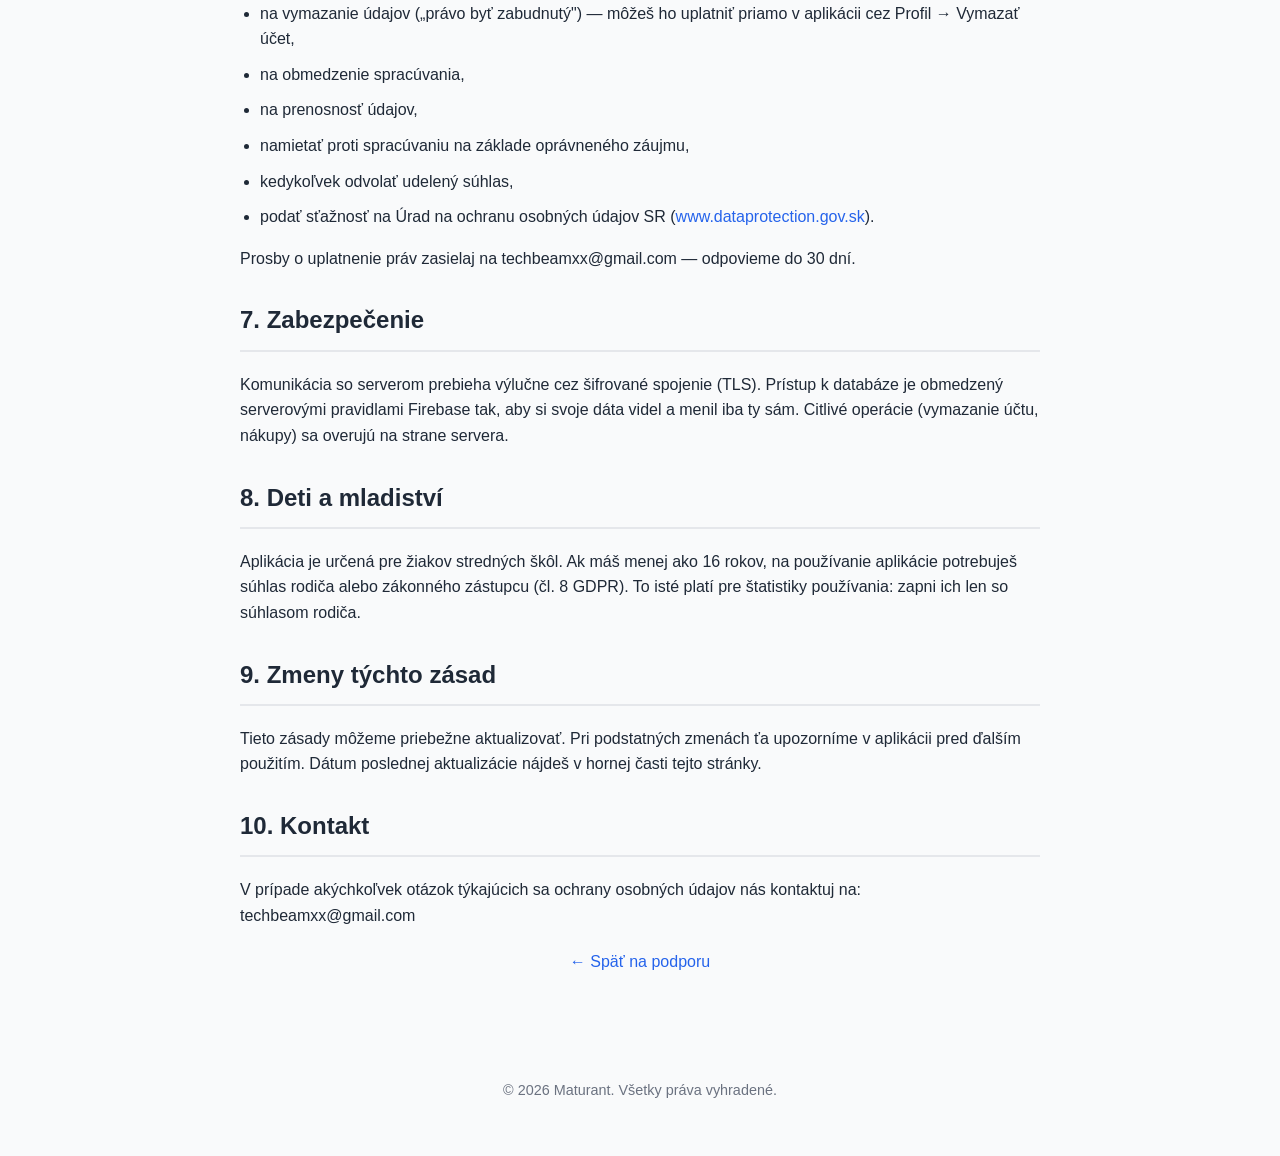
==== commit f177fb5e: "Zásady ochrany osobných údajov z 30. 9. 2026 Doplnené tokeny Apple pri nákupe cez webovú pokladňu v " ====
--- a/privacy.html
+++ b/privacy.html
@@ -25,7 +25,7 @@
 
     <main class="container privacy-content">
         <section>
-            <p class="updated">Posledná aktualizácia: 26. 9. 2026</p>
+            <p class="updated">Posledná aktualizácia: 30. 9. 2026</p>
             <p>Tieto zásady opisujú, aké osobné údaje aplikácia Maturant (ďalej len „aplikácia") spracúva, prečo, s kým ich zdieľa a aké práva máš ako dotknutá osoba podľa Nariadenia (EÚ) 2016/679 (GDPR) a zákona č. 18/2018 Z. z. o ochrane osobných údajov.</p>
         </section>
 
@@ -39,7 +39,7 @@
             <p>Pri používaní aplikácie spracúvame nasledujúce kategórie údajov:</p>
             <ul>
                 <li>Identifikačné a kontaktné: e-mailová adresa, meno alebo zobrazované meno, fotografia profilu (ak ju poskytneš cez Google/Apple Sign-In), jedinečný identifikátor používateľa (UID).</li>
-                <li>Údaje o predplatnom: stav predplatného, dátum vypršania, história nákupov (cez RevenueCat, pri nákupe cez webovú pokladňu aj cez Stripe). Čísla platobných kariet k nám nikdy neprídu — zadávaš ich priamo Apple, Google alebo Stripe.</li>
+                <li>Údaje o predplatnom: stav predplatného, dátum vypršania, história nákupov (cez RevenueCat, pri nákupe cez webovú pokladňu aj cez Stripe). Čísla platobných kariet k nám nikdy neprídu — zadávaš ich priamo Apple, Google alebo Stripe. Ak si na iPhone v krajine EÚ, kde ti aplikácia ponúka nákup cez webovú pokladňu, aj identifikátory nákupu mimo App Store (tokeny), ktoré k tvojmu Apple ID vytvára App Store.</li>
                 <li>Údaje o učení: vyriešené testy, odpovede, štatistiky úspešnosti, chyby na opakovanie, postup v predmetoch.</li>
                 <li>Údaje o triedach: členstvo v triedach učiteľa, zobrazované meno v triede (ak dáš súhlas).</li>
                 <li>Technické údaje: identifikátor zariadenia (IDFV/Android ID, pre obmedzenie počtu zariadení), push token (Expo), verzia aplikácie, záznamy o páde aplikácie (cez Firebase Crashlytics; sú priradené k tvojmu UID, aby sme vedeli chybu opraviť).</li>
@@ -71,7 +71,7 @@
                 <li>Stripe Payments Europe, Limited (Írsko) — platby za Premium cez webovú pokladňu, aj keď nákup začneš v aplikácii, a vrátenie peňazí pri odstúpení od zmluvy. Keď pokračuješ na platbu, pošleme Stripu tvoj e-mail a UID a založíme ťa u neho ako zákazníka, ešte predtým, než zaplatíš. Údaje karty zadávaš priamo Stripu, k nám neprídu. Pri platbe pre nás Stripe údaje spracúva ako sprostredkovateľ; na predchádzanie podvodom a na plnenie svojich zákonných povinností je samostatný prevádzkovateľ a riadi sa svojimi zásadami (stripe.com/privacy). Údaje môže prenášať do USA.</li>
                 <li>Vercel Inc. (USA) — hosting nášho webu maturitavovrecku.sk a jeho serverovej časti. Aplikácia ju volá pri nákupe cez webovú pokladňu (podmienky nákupu, zľavový kód, príprava a overenie platby), pri správe takého predplatného a pri každom vymazaní účtu, keď ruší webové predplatné a v lehote na odstúpenie od zmluvy vracia zaplatenú sumu; pri účte s nákupom na webe ju pri vymazaní volá aj náš server vo Firebase. Server webu pri tom dostane tvoju IP adresu (pri volaní z nášho servera adresu servera) a prihlasovací token, z ktorého zistí identifikátor tvojho účtu, e-mail a meno, ak ho máš nastavené.</li>
                 <li>Resend (USA) — odoslanie potvrdenia objednávky e-mailom pri nákupe cez webovú pokladňu, aj keď nákup začneš v aplikácii, a potvrdenia odstúpenia od zmluvy, ak odstúpiš cez web alebo vymazaním účtu do 14 dní od nákupu predplatného cez webovú pokladňu.</li>
-                <li>Apple Inc. a Google LLC — platby za predplatné kúpené v App Store / Google Play. Ak nákup cez webovú pokladňu začneš v aplikácii na iPhone, Apple k nemu vytvorí identifikátor nákupu (token), ktorý uložíme k objednávke v Stripe, a Apple podľa jeho pravidiel hlásime sumu a dátum takých nákupov — nie tvoje meno ani e-mail.</li>
+                <li>Apple Inc., Apple Distribution International Ltd. (Írsko) a Google LLC — platby za predplatné kúpené v App Store / Google Play. Ak ti aplikácia na iPhone v krajine EÚ ponúka nákup cez webovú pokladňu, App Store k tvojmu Apple ID vytvára identifikátory nákupu mimo App Store (tokeny). Aplikácia ich pri spustení, pri návrate do aplikácie (najviac raz za 6 hodín), po prihlásení do iného účtu a pred platbou pošle nášmu serveru a my ich uložíme k identifikátoru tvojho účtu (UID), aj keď nič nekúpiš. Token obsahuje len identifikátor od Apple, jeho druh, dátum vytvorenia a platnosti a označenie našej aplikácie, nie tvoje meno, e-mail ani Apple ID. Každý mesiac Apple nahlásime všetky tokeny a k nim sumu, menu, dátum a druh nákupov cez webovú pokladňu vrátane obnov a vrátení peňazí, ako to vyžadujú podmienky Apple pre predaj mimo App Store v EÚ (oprávnený záujem, čl. 6 ods. 1 písm. f) GDPR: bez hlásenia by sme nákup cez webovú pokladňu v aplikácii nesmeli ponúkať). Tvoje meno ani e-mail Apple neposielame.</li>
                 <li>OpenAI / Anthropic — pri použití AI vysvetlení sa znenie otázky, tvoja odpoveď a tvoja konverzácia odosielajú poskytovateľovi LLM výlučne za účelom vygenerovania odpovede. Tvoj e-mail ani identifikátor sa v týchto požiadavkách neposielajú.</li>
                 <li>Expo (push notifikácie) — uchováva tvoj push token na doručovanie pripomienok.</li>
             </ul>
@@ -81,7 +81,7 @@
 
         <section>
             <h2>5. Doba uchovávania</h2>
-            <p>Údaje uchovávame, kým máš účet aktívny. Po jeho vymazaní (v aplikácii: Profil → Vymazať účet) sa tvoje osobné údaje a údaje o učení trvalo odstránia zo serverov Firebase do 30 dní, vrátane prepojení na triedy. Výnimkou sú záznamy k nákupom cez webovú pokladňu opísané nižšie. Udalosti v štatistikách používania PostHog maže po jednom roku. Profil, ku ktorému sú priradené (identifikátor tvojho účtu, úroveň predplatného, platforma a verzia aplikácie), uchovávame, kým máš účet; pri jeho vymazaní zmažeme v PostHogu profil aj všetky udalosti. Skôr ich zmažeme, ak nás o to požiadaš. Anonymizované agregáty (napríklad celoslovenské distribúcie úspešnosti) môžu zostať zachované, keďže neumožňujú identifikáciu jednotlivca. Údaje o platbách môžu byť uchovávané dlhšie, pokiaľ to vyžaduje zákon (typicky 10 rokov pre účtovné doklady). Predplatné kúpené cez webovú pokladňu pri vymazaní účtu najprv okamžite zrušíme. Ďalšia platba už nepríde, ale Premium skončí hneď, nie až na konci zaplateného obdobia. Ak od nákupu predplatného ešte neuplynulo 14 dní, vymazanie účtu berieme ako odstúpenie od zmluvy: automaticky ti vrátime celú sumu, ktorú si za predplatné zaplatil, rovnakým spôsobom, akým si platil, a potvrdenie ti pošleme e-mailom. Po uplynutí tejto lehoty sa za nevyužitú časť zaplateného obdobia peniaze nevracajú. Ak je pri odstúpení zmazaním účtu platba v spore s bankou alebo ju nevieme vrátiť automaticky, účet aj tak zmažeme a peniaze ti vrátime ručne najneskôr do 14 dní od odstúpenia; napíšeme ti to v potvrdení. Keď sa predplatné zrušiť nepodarí alebo vrátenie zlyhá pre technickú chybu, účet nezmažeme a môžeš to skúsiť znova. Záznam o tebe ako zákazníkovi v Stripe potom zmažeme, ak si nikdy nezaplatil. Ak si zaplatil, ostane v Stripe kvôli účtovným dokladom (10 rokov podľa zákona č. 431/2002 Z. z.) a zo záznamu zákazníka vymažeme identifikátor tvojho účtu. Objednávky a predplatné v Stripe si identifikátor tvojho účtu (a pri nákupe začatom v aplikácii na iPhone aj identifikátor nákupu od Apple) ponechajú ako súčasť účtovných dokladov na rovnakú dobu. Po vymazaní účtu ostane u nás aj záznam o odoslaní potvrdenia objednávky (identifikátor účtu, číslo objednávky a predplatného, čas odoslania a verzia podmienok, s ktorými si súhlasil) — počas trvania predplatného a potom ešte 3 roky, kým sa nepremlčia prípadné nároky zo zmluvy (§ 101 Občianskeho zákonníka). Ak od zmluvy odstúpiš cez web, oznámenie o odstúpení (meno, e-mail, číslo objednávky, identifikátor účtu a predplatného) uchovávame 3 roky od jeho vybavenia, aj keď účet medzitým zmažeš. Keď odstúpiš vymazaním účtu, zaznamenáme dátum a čas vymazania, identifikátor účtu, číslo predplatného, e-mail, na ktorý ti pošleme potvrdenie, a vrátenú sumu; aj tento záznam uchovávame 3 roky od jeho vybavenia. Predplatné z App Store alebo Google Play vymazanie účtu nezruší, zrušiť ho musíš v obchode.</p>
+            <p>Údaje uchovávame, kým máš účet aktívny. Po jeho vymazaní (v aplikácii: Profil → Vymazať účet) sa tvoje osobné údaje a údaje o učení trvalo odstránia zo serverov Firebase do 30 dní, vrátane prepojení na triedy. Výnimkou sú záznamy k nákupom cez webovú pokladňu opísané nižšie. Udalosti v štatistikách používania PostHog maže po jednom roku. Profil, ku ktorému sú priradené (identifikátor tvojho účtu, úroveň predplatného, platforma a verzia aplikácie), uchovávame, kým máš účet; pri jeho vymazaní zmažeme v PostHogu profil aj všetky udalosti. Skôr ich zmažeme, ak nás o to požiadaš. Anonymizované agregáty (napríklad celoslovenské distribúcie úspešnosti) môžu zostať zachované, keďže neumožňujú identifikáciu jednotlivca. Údaje o platbách môžu byť uchovávané dlhšie, pokiaľ to vyžaduje zákon (typicky 10 rokov pre účtovné doklady). Predplatné kúpené cez webovú pokladňu pri vymazaní účtu najprv okamžite zrušíme. Ďalšia platba už nepríde, ale Premium skončí hneď, nie až na konci zaplateného obdobia. Ak od nákupu predplatného ešte neuplynulo 14 dní, vymazanie účtu berieme ako odstúpenie od zmluvy: automaticky ti vrátime celú sumu, ktorú si za predplatné zaplatil, rovnakým spôsobom, akým si platil, a potvrdenie ti pošleme e-mailom. Po uplynutí tejto lehoty sa za nevyužitú časť zaplateného obdobia peniaze nevracajú. Ak je pri odstúpení zmazaním účtu platba v spore s bankou alebo ju nevieme vrátiť automaticky, účet aj tak zmažeme a peniaze ti vrátime ručne najneskôr do 14 dní od odstúpenia; napíšeme ti to v potvrdení. Keď sa predplatné zrušiť nepodarí alebo vrátenie zlyhá pre technickú chybu, účet nezmažeme a môžeš to skúsiť znova. Záznam o tebe ako zákazníkovi v Stripe potom zmažeme, ak si nikdy nezaplatil. Ak si zaplatil, ostane v Stripe kvôli účtovným dokladom (10 rokov podľa zákona č. 431/2002 Z. z.) a zo záznamu zákazníka vymažeme identifikátor tvojho účtu. Objednávky a predplatné v Stripe si identifikátor tvojho účtu (a pri nákupe začatom v aplikácii na iPhone aj identifikátor nákupu od Apple) ponechajú ako súčasť účtovných dokladov na rovnakú dobu. Tokeny Apple a záznamy o ich nahlásení uchovávame 3 roky od odoslania mesačného hlásenia, ktorého sa týkajú, aj keď medzitým vymažeš účet, lebo Apple ich môže počas tejto doby skontrolovať; identifikátor tvojho účtu (UID) v nich ostane. Po vymazaní účtu ostane u nás aj záznam o odoslaní potvrdenia objednávky (identifikátor účtu, číslo objednávky a predplatného, čas odoslania a verzia podmienok, s ktorými si súhlasil) — počas trvania predplatného a potom ešte 3 roky, kým sa nepremlčia prípadné nároky zo zmluvy (§ 101 Občianskeho zákonníka). Ak od zmluvy odstúpiš cez web, oznámenie o odstúpení (meno, e-mail, číslo objednávky, identifikátor účtu a predplatného) uchovávame 3 roky od jeho vybavenia, aj keď účet medzitým zmažeš. Keď odstúpiš vymazaním účtu, zaznamenáme dátum a čas vymazania, identifikátor účtu, číslo predplatného, e-mail, na ktorý ti pošleme potvrdenie, a vrátenú sumu; aj tento záznam uchovávame 3 roky od jeho vybavenia. Predplatné z App Store alebo Google Play vymazanie účtu nezruší, zrušiť ho musíš v obchode.</p>
         </section>
 
         <section>
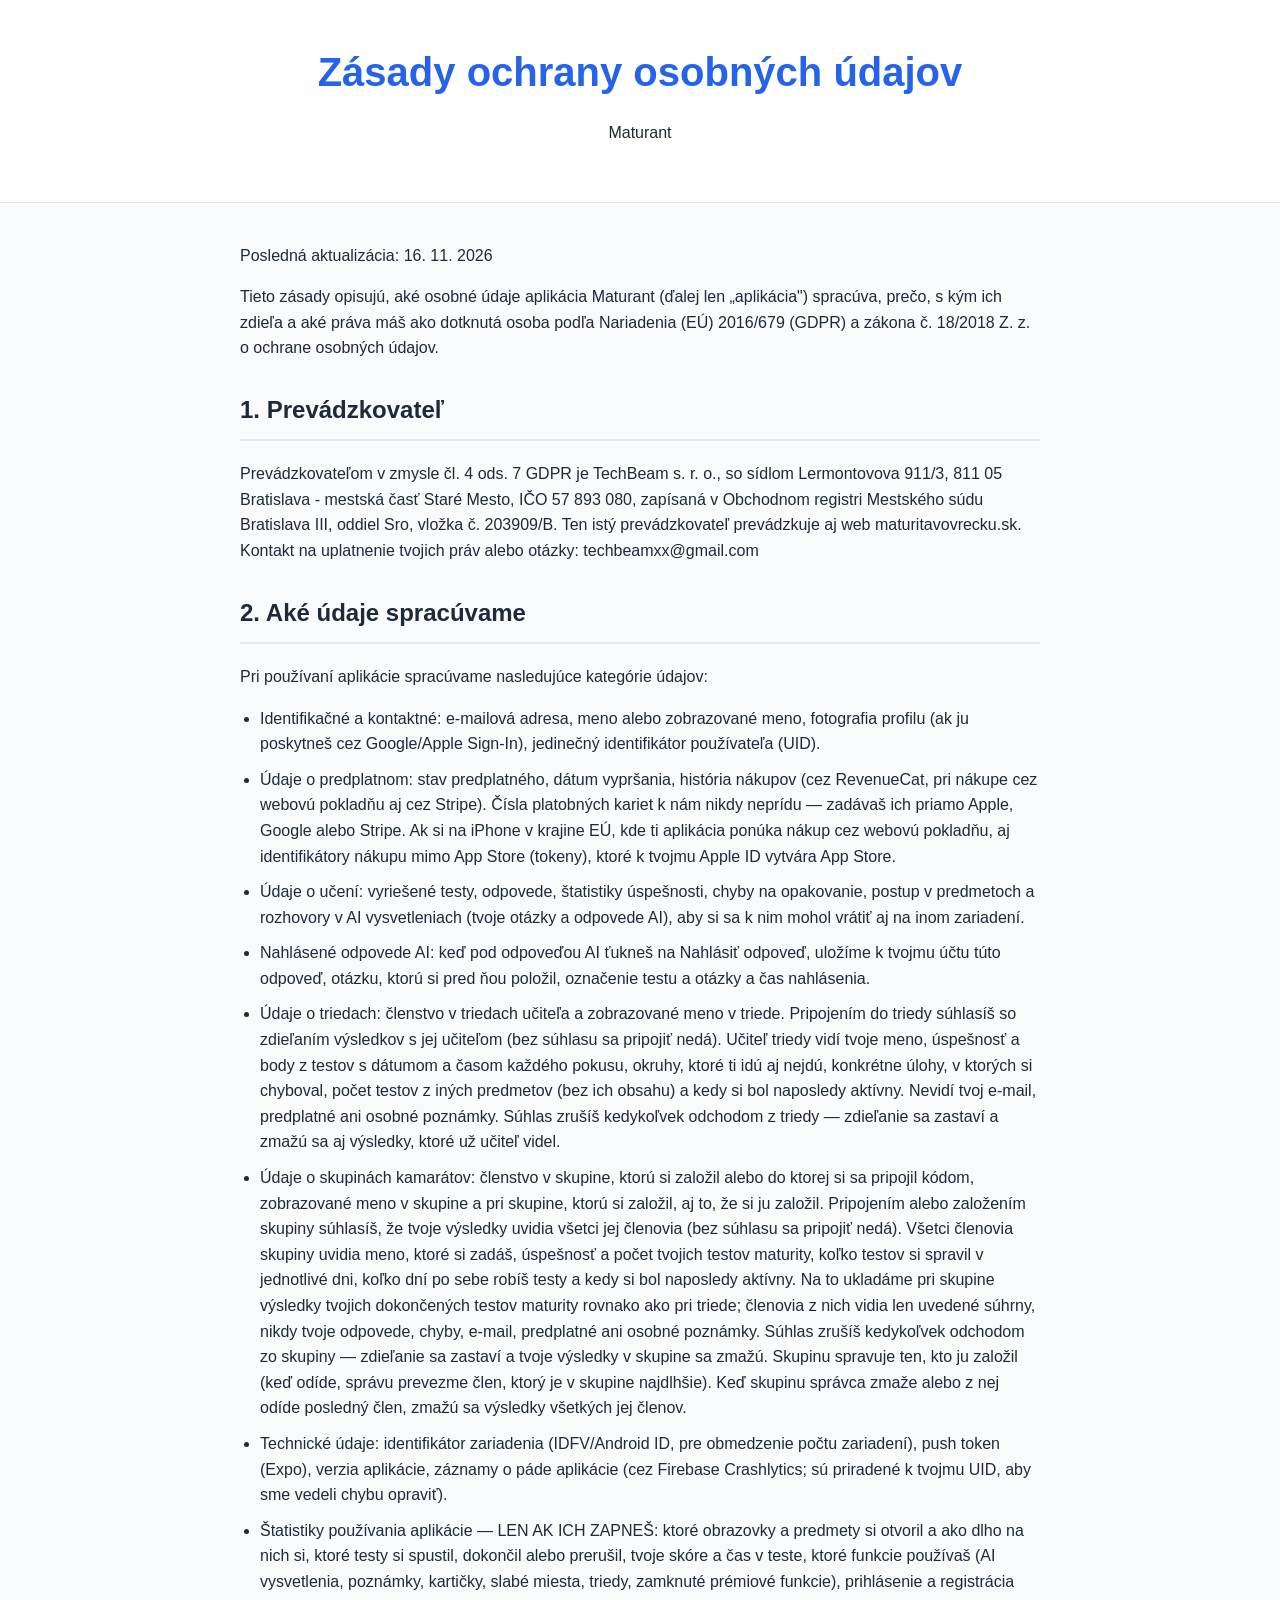
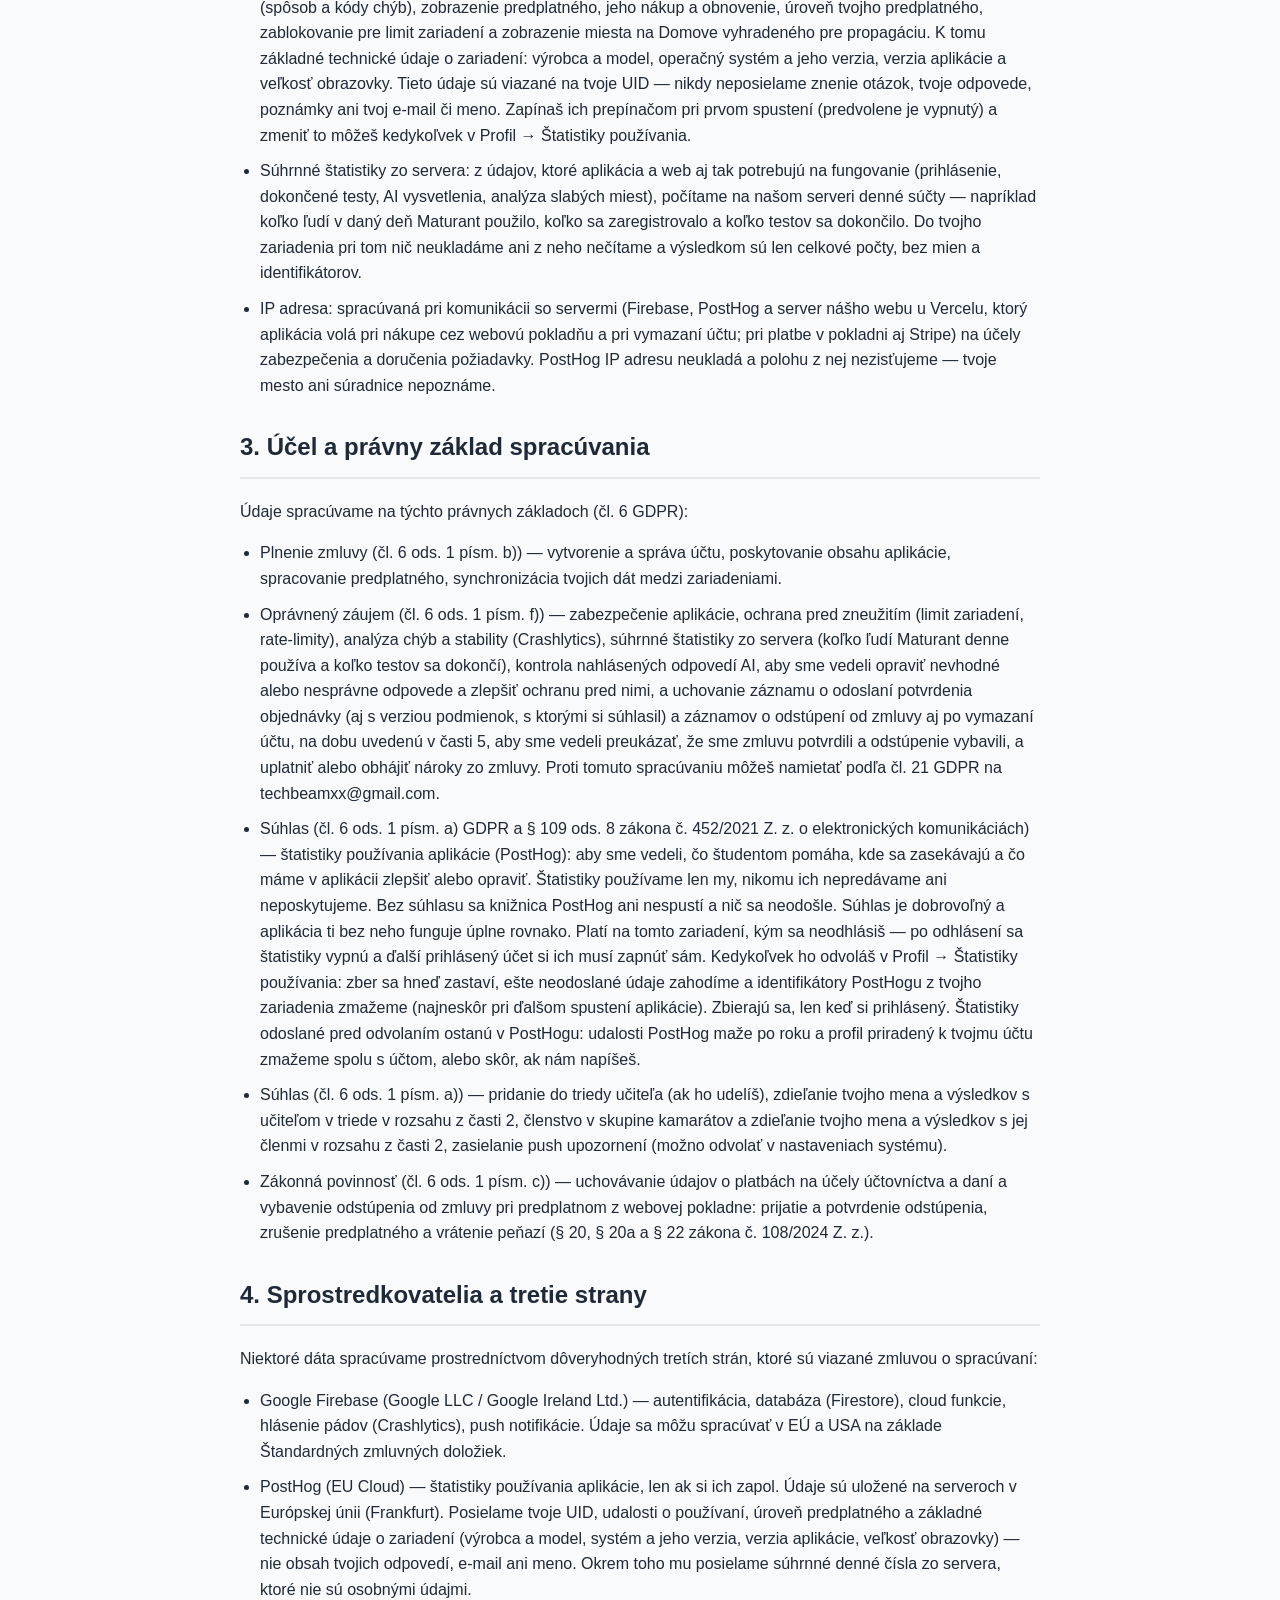
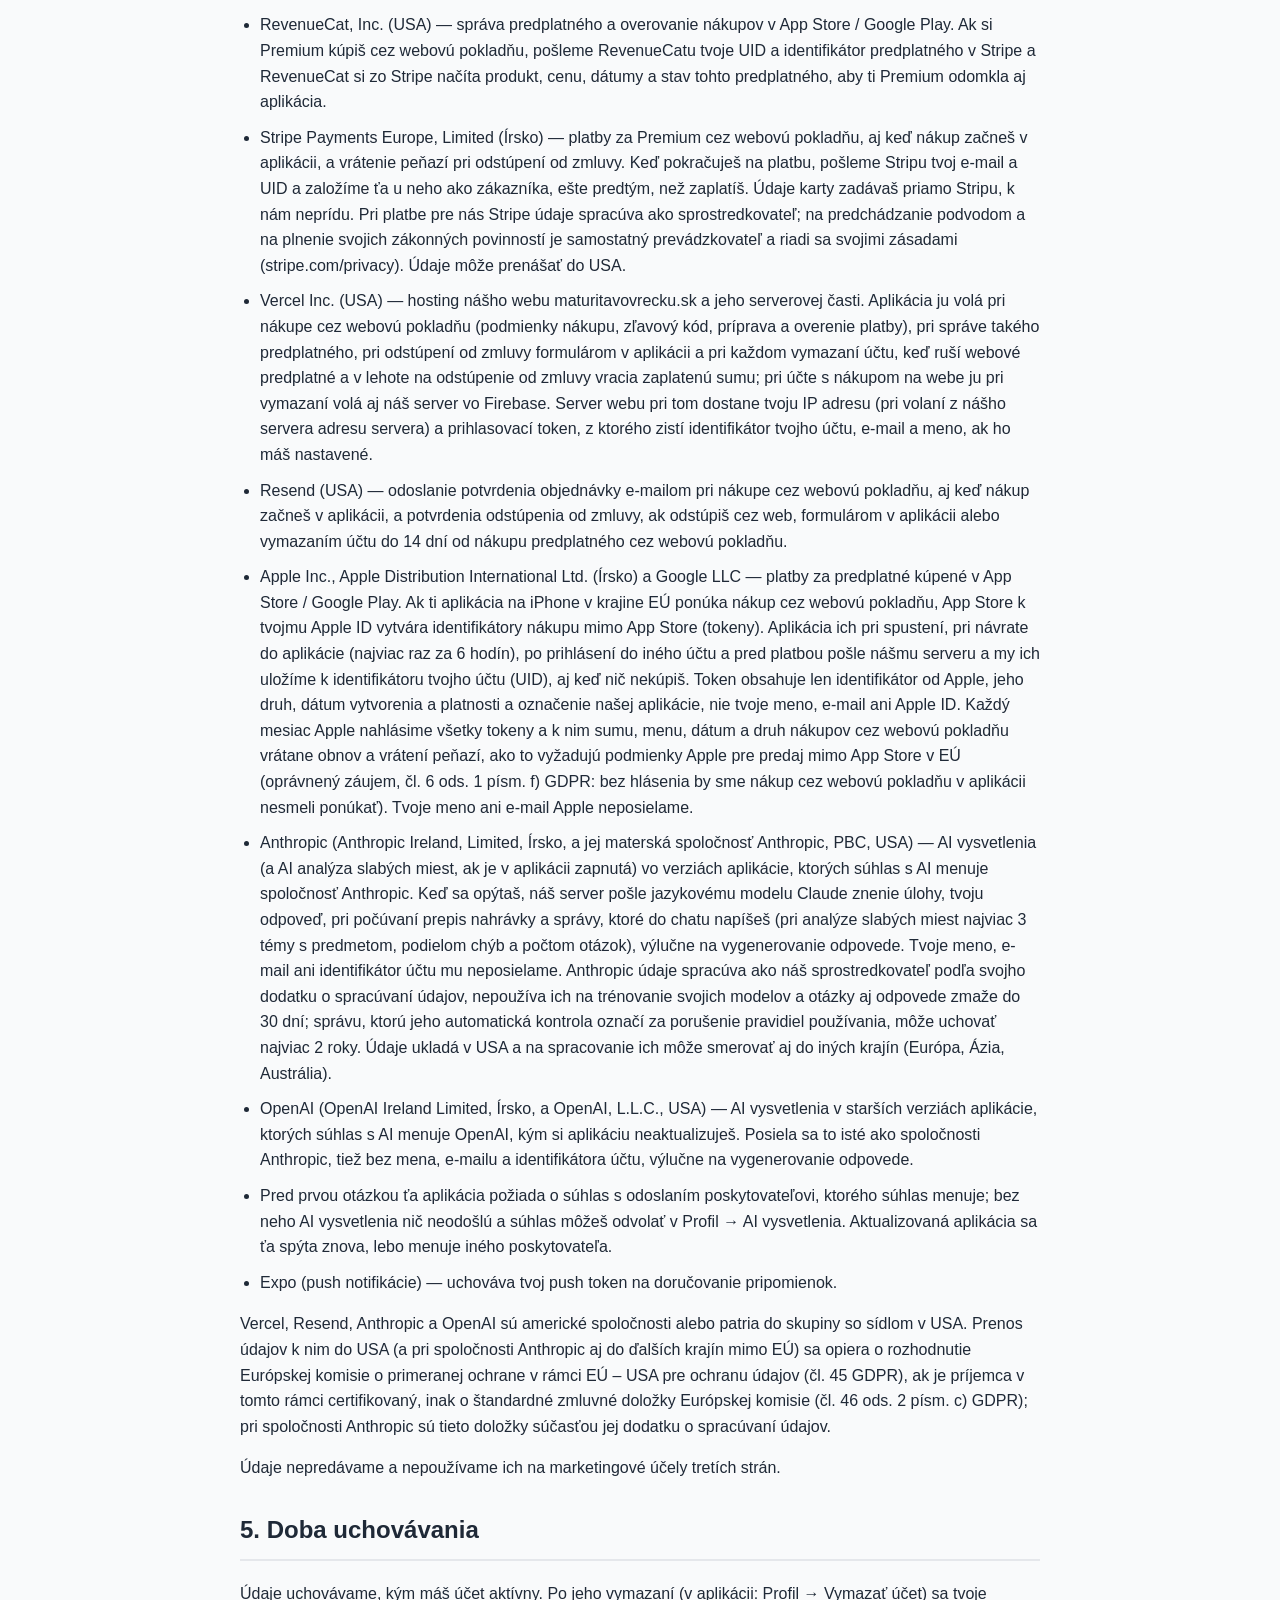
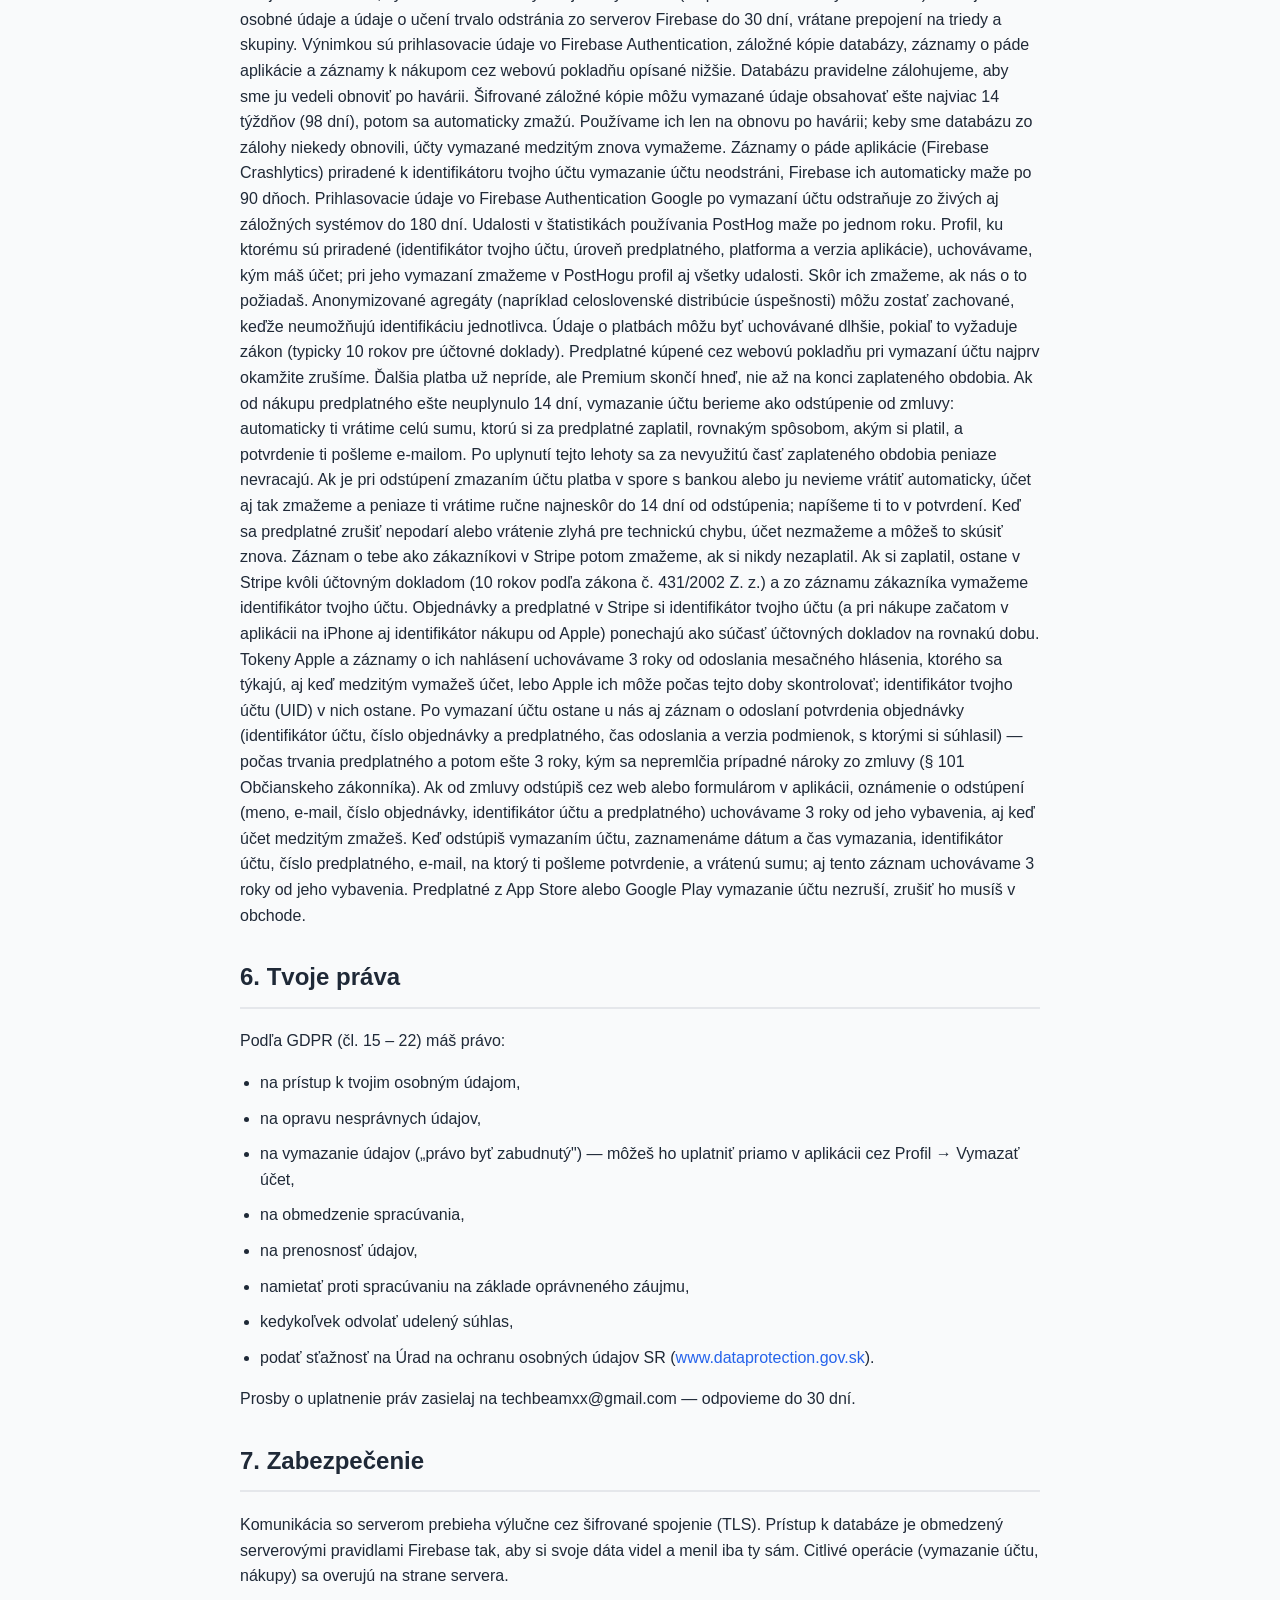
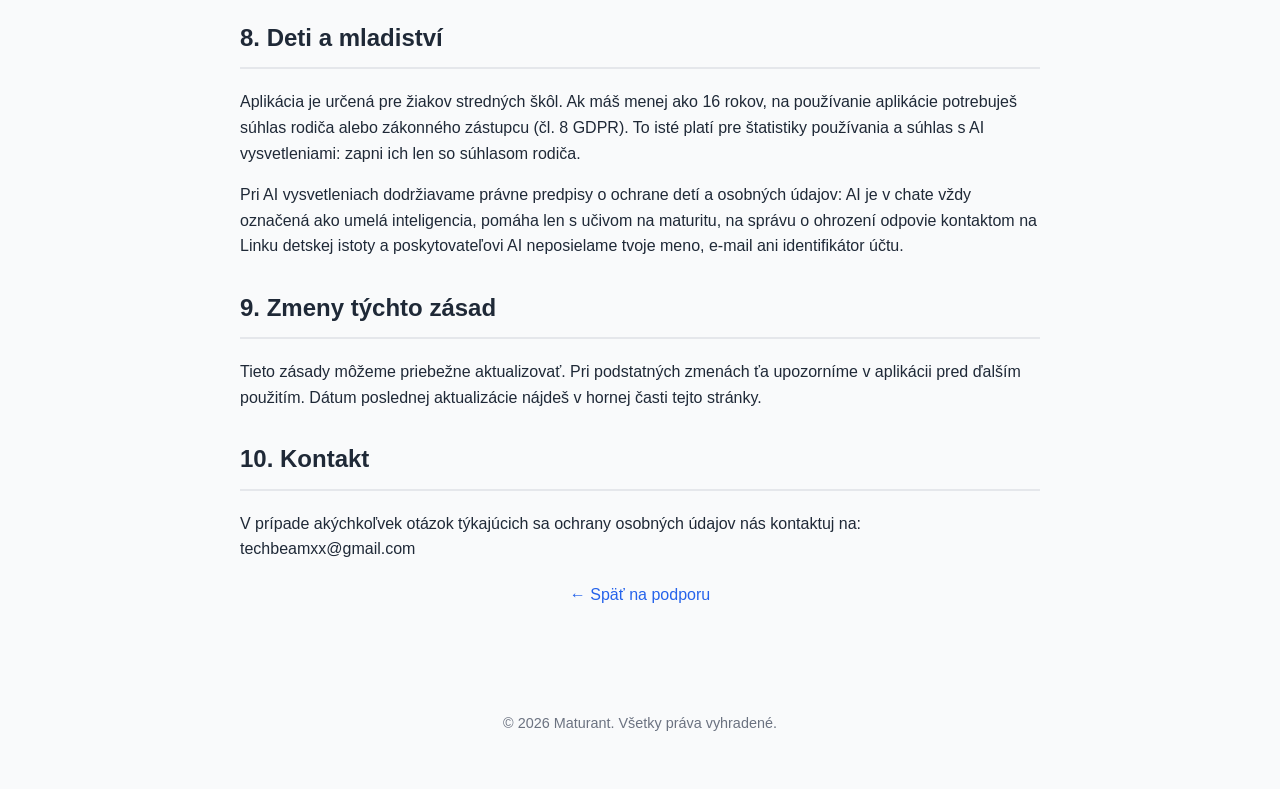
==== commit de964291: "Zásady ochrany osobných údajov zo 16. 11. 2026 a stránka na zmazanie účtu Kópia docs/ z Maturant/mat" ====
--- a/privacy.html
+++ b/privacy.html
@@ -10,9 +10,9 @@
 
 <body>
     <!--
-        Verejná kópia zásad z appky — odkazujú sem App Store, Google Play aj
-        obrazovka predplatného (hostuje ju repozitár xKazimir/maturant-support
-        na GitHub Pages). GENEROVANÉ z constants/privacyPolicy.ts skriptom
+        Verejná kópia zásad z appky — odkazujú sem App Store a Google Play
+        (hostuje ju repozitár xKazimir/maturant-support na GitHub Pages;
+        obrazovka predplatného ukazuje zásady priamo v appke). GENEROVANÉ z constants/privacyPolicy.ts skriptom
         scripts/generate-privacy-html.js — needituj ručne. Po zmene zásad
         stránku pregeneruj a nahraj do maturant-support.
     -->
@@ -25,7 +25,7 @@
 
     <main class="container privacy-content">
         <section>
-            <p class="updated">Posledná aktualizácia: 30. 9. 2026</p>
+            <p class="updated">Posledná aktualizácia: 16. 11. 2026</p>
             <p>Tieto zásady opisujú, aké osobné údaje aplikácia Maturant (ďalej len „aplikácia") spracúva, prečo, s kým ich zdieľa a aké práva máš ako dotknutá osoba podľa Nariadenia (EÚ) 2016/679 (GDPR) a zákona č. 18/2018 Z. z. o ochrane osobných údajov.</p>
         </section>
 
@@ -40,10 +40,12 @@
             <ul>
                 <li>Identifikačné a kontaktné: e-mailová adresa, meno alebo zobrazované meno, fotografia profilu (ak ju poskytneš cez Google/Apple Sign-In), jedinečný identifikátor používateľa (UID).</li>
                 <li>Údaje o predplatnom: stav predplatného, dátum vypršania, história nákupov (cez RevenueCat, pri nákupe cez webovú pokladňu aj cez Stripe). Čísla platobných kariet k nám nikdy neprídu — zadávaš ich priamo Apple, Google alebo Stripe. Ak si na iPhone v krajine EÚ, kde ti aplikácia ponúka nákup cez webovú pokladňu, aj identifikátory nákupu mimo App Store (tokeny), ktoré k tvojmu Apple ID vytvára App Store.</li>
-                <li>Údaje o učení: vyriešené testy, odpovede, štatistiky úspešnosti, chyby na opakovanie, postup v predmetoch.</li>
-                <li>Údaje o triedach: členstvo v triedach učiteľa, zobrazované meno v triede (ak dáš súhlas).</li>
+                <li>Údaje o učení: vyriešené testy, odpovede, štatistiky úspešnosti, chyby na opakovanie, postup v predmetoch a rozhovory v AI vysvetleniach (tvoje otázky a odpovede AI), aby si sa k nim mohol vrátiť aj na inom zariadení.</li>
+                <li>Nahlásené odpovede AI: keď pod odpoveďou AI ťukneš na Nahlásiť odpoveď, uložíme k tvojmu účtu túto odpoveď, otázku, ktorú si pred ňou položil, označenie testu a otázky a čas nahlásenia.</li>
+                <li>Údaje o triedach: členstvo v triedach učiteľa a zobrazované meno v triede. Pripojením do triedy súhlasíš so zdieľaním výsledkov s jej učiteľom (bez súhlasu sa pripojiť nedá). Učiteľ triedy vidí tvoje meno, úspešnosť a body z testov s dátumom a časom každého pokusu, okruhy, ktoré ti idú aj nejdú, konkrétne úlohy, v ktorých si chyboval, počet testov z iných predmetov (bez ich obsahu) a kedy si bol naposledy aktívny. Nevidí tvoj e-mail, predplatné ani osobné poznámky. Súhlas zrušíš kedykoľvek odchodom z triedy — zdieľanie sa zastaví a zmažú sa aj výsledky, ktoré už učiteľ videl.</li>
+                <li>Údaje o skupinách kamarátov: členstvo v skupine, ktorú si založil alebo do ktorej si sa pripojil kódom, zobrazované meno v skupine a pri skupine, ktorú si založil, aj to, že si ju založil. Pripojením alebo založením skupiny súhlasíš, že tvoje výsledky uvidia všetci jej členovia (bez súhlasu sa pripojiť nedá). Všetci členovia skupiny uvidia meno, ktoré si zadáš, úspešnosť a počet tvojich testov maturity, koľko testov si spravil v jednotlivé dni, koľko dní po sebe robíš testy a kedy si bol naposledy aktívny. Na to ukladáme pri skupine výsledky tvojich dokončených testov maturity rovnako ako pri triede; členovia z nich vidia len uvedené súhrny, nikdy tvoje odpovede, chyby, e-mail, predplatné ani osobné poznámky. Súhlas zrušíš kedykoľvek odchodom zo skupiny — zdieľanie sa zastaví a tvoje výsledky v skupine sa zmažú. Skupinu spravuje ten, kto ju založil (keď odíde, správu prevezme člen, ktorý je v skupine najdlhšie). Keď skupinu správca zmaže alebo z nej odíde posledný člen, zmažú sa výsledky všetkých jej členov.</li>
                 <li>Technické údaje: identifikátor zariadenia (IDFV/Android ID, pre obmedzenie počtu zariadení), push token (Expo), verzia aplikácie, záznamy o páde aplikácie (cez Firebase Crashlytics; sú priradené k tvojmu UID, aby sme vedeli chybu opraviť).</li>
-                <li>Štatistiky používania aplikácie — LEN AK ICH ZAPNEŠ: ktoré obrazovky a predmety si otvoril a ako dlho na nich si, ktoré testy si spustil, dokončil alebo prerušil, tvoje skóre a čas v teste, ktoré funkcie používaš (AI vysvetlenia, poznámky, kartičky, slabé miesta, triedy, zamknuté prémiové funkcie), prihlásenie a registrácia (spôsob a kódy chýb), zobrazenie predplatného, jeho nákup a obnovenie, úroveň tvojho predplatného, zablokovanie pre limit zariadení a zobrazenia miest v appke, kde by mohla byť propagácia partnerov. K tomu základné technické údaje o zariadení: výrobca a model, operačný systém a jeho verzia, verzia aplikácie a veľkosť obrazovky. Tieto údaje sú viazané na tvoje UID — nikdy neposielame znenie otázok, tvoje odpovede, poznámky ani tvoj e-mail či meno. Zapínaš ich prepínačom pri prvom spustení (predvolene je vypnutý) a zmeniť to môžeš kedykoľvek v Profil → Štatistiky používania.</li>
+                <li>Štatistiky používania aplikácie — LEN AK ICH ZAPNEŠ: ktoré obrazovky a predmety si otvoril a ako dlho na nich si, ktoré testy si spustil, dokončil alebo prerušil, tvoje skóre a čas v teste, ktoré funkcie používaš (AI vysvetlenia, poznámky, kartičky, slabé miesta, triedy, zamknuté prémiové funkcie), prihlásenie a registrácia (spôsob a kódy chýb), zobrazenie predplatného, jeho nákup a obnovenie, úroveň tvojho predplatného, zablokovanie pre limit zariadení a zobrazenie miesta na Domove vyhradeného pre propagáciu. K tomu základné technické údaje o zariadení: výrobca a model, operačný systém a jeho verzia, verzia aplikácie a veľkosť obrazovky. Tieto údaje sú viazané na tvoje UID — nikdy neposielame znenie otázok, tvoje odpovede, poznámky ani tvoj e-mail či meno. Zapínaš ich prepínačom pri prvom spustení (predvolene je vypnutý) a zmeniť to môžeš kedykoľvek v Profil → Štatistiky používania.</li>
                 <li>Súhrnné štatistiky zo servera: z údajov, ktoré aplikácia a web aj tak potrebujú na fungovanie (prihlásenie, dokončené testy, AI vysvetlenia, analýza slabých miest), počítame na našom serveri denné súčty — napríklad koľko ľudí v daný deň Maturant použilo, koľko sa zaregistrovalo a koľko testov sa dokončilo. Do tvojho zariadenia pri tom nič neukladáme ani z neho nečítame a výsledkom sú len celkové počty, bez mien a identifikátorov.</li>
                 <li>IP adresa: spracúvaná pri komunikácii so servermi (Firebase, PostHog a server nášho webu u Vercelu, ktorý aplikácia volá pri nákupe cez webovú pokladňu a pri vymazaní účtu; pri platbe v pokladni aj Stripe) na účely zabezpečenia a doručenia požiadavky. PostHog IP adresu neukladá a polohu z nej nezisťujeme — tvoje mesto ani súradnice nepoznáme.</li>
             </ul>
@@ -54,9 +56,9 @@
             <p>Údaje spracúvame na týchto právnych základoch (čl. 6 GDPR):</p>
             <ul>
                 <li>Plnenie zmluvy (čl. 6 ods. 1 písm. b)) — vytvorenie a správa účtu, poskytovanie obsahu aplikácie, spracovanie predplatného, synchronizácia tvojich dát medzi zariadeniami.</li>
-                <li>Oprávnený záujem (čl. 6 ods. 1 písm. f)) — zabezpečenie aplikácie, ochrana pred zneužitím (limit zariadení, rate-limity), analýza chýb a stability (Crashlytics), súhrnné štatistiky zo servera (koľko ľudí Maturant denne používa a koľko testov sa dokončí) a uchovanie záznamu o odoslaní potvrdenia objednávky (aj s verziou podmienok, s ktorými si súhlasil) a záznamov o odstúpení od zmluvy aj po vymazaní účtu, na dobu uvedenú v časti 5, aby sme vedeli preukázať, že sme zmluvu potvrdili a odstúpenie vybavili, a uplatniť alebo obhájiť nároky zo zmluvy. Proti tomuto spracúvaniu môžeš namietať podľa čl. 21 GDPR na techbeamxx@gmail.com.</li>
-                <li>Súhlas (čl. 6 ods. 1 písm. a) GDPR a § 109 ods. 8 zákona č. 452/2021 Z. z. o elektronických komunikáciách) — štatistiky používania aplikácie (PostHog): aby sme vedeli, čo študentom pomáha a kde sa zasekávajú, a aby sme vedeli partnerom povedať, koľko študentov denne prejde miestom, kde by mohla byť ich propagácia. Partnerom ukazujeme najviac súhrnné čísla, nikdy údaje o konkrétnom človeku. Bez súhlasu sa knižnica PostHog ani nespustí a nič sa neodošle. Súhlas je dobrovoľný a aplikácia ti bez neho funguje úplne rovnako. Platí na tomto zariadení, kým sa neodhlásiš — po odhlásení sa štatistiky vypnú a ďalší prihlásený účet si ich musí zapnúť sám. Kedykoľvek ho odvoláš v Profil → Štatistiky používania: zber sa hneď zastaví, ešte neodoslané údaje zahodíme a identifikátory PostHogu z tvojho zariadenia zmažeme (najneskôr pri ďalšom spustení aplikácie). Zbierajú sa, len keď si prihlásený. Štatistiky odoslané pred odvolaním ostanú v PostHogu: udalosti PostHog maže po roku a profil priradený k tvojmu účtu zmažeme spolu s účtom, alebo skôr, ak nám napíšeš.</li>
-                <li>Súhlas (čl. 6 ods. 1 písm. a)) — pridanie do triedy učiteľa (ak ho udelíš), zobrazenie tvojho mena v triede, zasielanie push upozornení (možno odvolať v nastaveniach systému).</li>
+                <li>Oprávnený záujem (čl. 6 ods. 1 písm. f)) — zabezpečenie aplikácie, ochrana pred zneužitím (limit zariadení, rate-limity), analýza chýb a stability (Crashlytics), súhrnné štatistiky zo servera (koľko ľudí Maturant denne používa a koľko testov sa dokončí), kontrola nahlásených odpovedí AI, aby sme vedeli opraviť nevhodné alebo nesprávne odpovede a zlepšiť ochranu pred nimi, a uchovanie záznamu o odoslaní potvrdenia objednávky (aj s verziou podmienok, s ktorými si súhlasil) a záznamov o odstúpení od zmluvy aj po vymazaní účtu, na dobu uvedenú v časti 5, aby sme vedeli preukázať, že sme zmluvu potvrdili a odstúpenie vybavili, a uplatniť alebo obhájiť nároky zo zmluvy. Proti tomuto spracúvaniu môžeš namietať podľa čl. 21 GDPR na techbeamxx@gmail.com.</li>
+                <li>Súhlas (čl. 6 ods. 1 písm. a) GDPR a § 109 ods. 8 zákona č. 452/2021 Z. z. o elektronických komunikáciách) — štatistiky používania aplikácie (PostHog): aby sme vedeli, čo študentom pomáha, kde sa zasekávajú a čo máme v aplikácii zlepšiť alebo opraviť. Štatistiky používame len my, nikomu ich nepredávame ani neposkytujeme. Bez súhlasu sa knižnica PostHog ani nespustí a nič sa neodošle. Súhlas je dobrovoľný a aplikácia ti bez neho funguje úplne rovnako. Platí na tomto zariadení, kým sa neodhlásiš — po odhlásení sa štatistiky vypnú a ďalší prihlásený účet si ich musí zapnúť sám. Kedykoľvek ho odvoláš v Profil → Štatistiky používania: zber sa hneď zastaví, ešte neodoslané údaje zahodíme a identifikátory PostHogu z tvojho zariadenia zmažeme (najneskôr pri ďalšom spustení aplikácie). Zbierajú sa, len keď si prihlásený. Štatistiky odoslané pred odvolaním ostanú v PostHogu: udalosti PostHog maže po roku a profil priradený k tvojmu účtu zmažeme spolu s účtom, alebo skôr, ak nám napíšeš.</li>
+                <li>Súhlas (čl. 6 ods. 1 písm. a)) — pridanie do triedy učiteľa (ak ho udelíš), zdieľanie tvojho mena a výsledkov s učiteľom v triede v rozsahu z časti 2, členstvo v skupine kamarátov a zdieľanie tvojho mena a výsledkov s jej členmi v rozsahu z časti 2, zasielanie push upozornení (možno odvolať v nastaveniach systému).</li>
                 <li>Zákonná povinnosť (čl. 6 ods. 1 písm. c)) — uchovávanie údajov o platbách na účely účtovníctva a daní a vybavenie odstúpenia od zmluvy pri predplatnom z webovej pokladne: prijatie a potvrdenie odstúpenia, zrušenie predplatného a vrátenie peňazí (§ 20, § 20a a § 22 zákona č. 108/2024 Z. z.).</li>
             </ul>
         </section>
@@ -69,19 +71,21 @@
                 <li>PostHog (EU Cloud) — štatistiky používania aplikácie, len ak si ich zapol. Údaje sú uložené na serveroch v Európskej únii (Frankfurt). Posielame tvoje UID, udalosti o používaní, úroveň predplatného a základné technické údaje o zariadení (výrobca a model, systém a jeho verzia, verzia aplikácie, veľkosť obrazovky) — nie obsah tvojich odpovedí, e-mail ani meno. Okrem toho mu posielame súhrnné denné čísla zo servera, ktoré nie sú osobnými údajmi.</li>
                 <li>RevenueCat, Inc. (USA) — správa predplatného a overovanie nákupov v App Store / Google Play. Ak si Premium kúpiš cez webovú pokladňu, pošleme RevenueCatu tvoje UID a identifikátor predplatného v Stripe a RevenueCat si zo Stripe načíta produkt, cenu, dátumy a stav tohto predplatného, aby ti Premium odomkla aj aplikácia.</li>
                 <li>Stripe Payments Europe, Limited (Írsko) — platby za Premium cez webovú pokladňu, aj keď nákup začneš v aplikácii, a vrátenie peňazí pri odstúpení od zmluvy. Keď pokračuješ na platbu, pošleme Stripu tvoj e-mail a UID a založíme ťa u neho ako zákazníka, ešte predtým, než zaplatíš. Údaje karty zadávaš priamo Stripu, k nám neprídu. Pri platbe pre nás Stripe údaje spracúva ako sprostredkovateľ; na predchádzanie podvodom a na plnenie svojich zákonných povinností je samostatný prevádzkovateľ a riadi sa svojimi zásadami (stripe.com/privacy). Údaje môže prenášať do USA.</li>
-                <li>Vercel Inc. (USA) — hosting nášho webu maturitavovrecku.sk a jeho serverovej časti. Aplikácia ju volá pri nákupe cez webovú pokladňu (podmienky nákupu, zľavový kód, príprava a overenie platby), pri správe takého predplatného a pri každom vymazaní účtu, keď ruší webové predplatné a v lehote na odstúpenie od zmluvy vracia zaplatenú sumu; pri účte s nákupom na webe ju pri vymazaní volá aj náš server vo Firebase. Server webu pri tom dostane tvoju IP adresu (pri volaní z nášho servera adresu servera) a prihlasovací token, z ktorého zistí identifikátor tvojho účtu, e-mail a meno, ak ho máš nastavené.</li>
-                <li>Resend (USA) — odoslanie potvrdenia objednávky e-mailom pri nákupe cez webovú pokladňu, aj keď nákup začneš v aplikácii, a potvrdenia odstúpenia od zmluvy, ak odstúpiš cez web alebo vymazaním účtu do 14 dní od nákupu predplatného cez webovú pokladňu.</li>
+                <li>Vercel Inc. (USA) — hosting nášho webu maturitavovrecku.sk a jeho serverovej časti. Aplikácia ju volá pri nákupe cez webovú pokladňu (podmienky nákupu, zľavový kód, príprava a overenie platby), pri správe takého predplatného, pri odstúpení od zmluvy formulárom v aplikácii a pri každom vymazaní účtu, keď ruší webové predplatné a v lehote na odstúpenie od zmluvy vracia zaplatenú sumu; pri účte s nákupom na webe ju pri vymazaní volá aj náš server vo Firebase. Server webu pri tom dostane tvoju IP adresu (pri volaní z nášho servera adresu servera) a prihlasovací token, z ktorého zistí identifikátor tvojho účtu, e-mail a meno, ak ho máš nastavené.</li>
+                <li>Resend (USA) — odoslanie potvrdenia objednávky e-mailom pri nákupe cez webovú pokladňu, aj keď nákup začneš v aplikácii, a potvrdenia odstúpenia od zmluvy, ak odstúpiš cez web, formulárom v aplikácii alebo vymazaním účtu do 14 dní od nákupu predplatného cez webovú pokladňu.</li>
                 <li>Apple Inc., Apple Distribution International Ltd. (Írsko) a Google LLC — platby za predplatné kúpené v App Store / Google Play. Ak ti aplikácia na iPhone v krajine EÚ ponúka nákup cez webovú pokladňu, App Store k tvojmu Apple ID vytvára identifikátory nákupu mimo App Store (tokeny). Aplikácia ich pri spustení, pri návrate do aplikácie (najviac raz za 6 hodín), po prihlásení do iného účtu a pred platbou pošle nášmu serveru a my ich uložíme k identifikátoru tvojho účtu (UID), aj keď nič nekúpiš. Token obsahuje len identifikátor od Apple, jeho druh, dátum vytvorenia a platnosti a označenie našej aplikácie, nie tvoje meno, e-mail ani Apple ID. Každý mesiac Apple nahlásime všetky tokeny a k nim sumu, menu, dátum a druh nákupov cez webovú pokladňu vrátane obnov a vrátení peňazí, ako to vyžadujú podmienky Apple pre predaj mimo App Store v EÚ (oprávnený záujem, čl. 6 ods. 1 písm. f) GDPR: bez hlásenia by sme nákup cez webovú pokladňu v aplikácii nesmeli ponúkať). Tvoje meno ani e-mail Apple neposielame.</li>
-                <li>OpenAI / Anthropic — pri použití AI vysvetlení sa znenie otázky, tvoja odpoveď a tvoja konverzácia odosielajú poskytovateľovi LLM výlučne za účelom vygenerovania odpovede. Tvoj e-mail ani identifikátor sa v týchto požiadavkách neposielajú.</li>
+                <li>Anthropic (Anthropic Ireland, Limited, Írsko, a jej materská spoločnosť Anthropic, PBC, USA) — AI vysvetlenia (a AI analýza slabých miest, ak je v aplikácii zapnutá) vo verziách aplikácie, ktorých súhlas s AI menuje spoločnosť Anthropic. Keď sa opýtaš, náš server pošle jazykovému modelu Claude znenie úlohy, tvoju odpoveď, pri počúvaní prepis nahrávky a správy, ktoré do chatu napíšeš (pri analýze slabých miest najviac 3 témy s predmetom, podielom chýb a počtom otázok), výlučne na vygenerovanie odpovede. Tvoje meno, e-mail ani identifikátor účtu mu neposielame. Anthropic údaje spracúva ako náš sprostredkovateľ podľa svojho dodatku o spracúvaní údajov, nepoužíva ich na trénovanie svojich modelov a otázky aj odpovede zmaže do 30 dní; správu, ktorú jeho automatická kontrola označí za porušenie pravidiel používania, môže uchovať najviac 2 roky. Údaje ukladá v USA a na spracovanie ich môže smerovať aj do iných krajín (Európa, Ázia, Austrália).</li>
+                <li>OpenAI (OpenAI Ireland Limited, Írsko, a OpenAI, L.L.C., USA) — AI vysvetlenia v starších verziách aplikácie, ktorých súhlas s AI menuje OpenAI, kým si aplikáciu neaktualizuješ. Posiela sa to isté ako spoločnosti Anthropic, tiež bez mena, e-mailu a identifikátora účtu, výlučne na vygenerovanie odpovede.</li>
+                <li>Pred prvou otázkou ťa aplikácia požiada o súhlas s odoslaním poskytovateľovi, ktorého súhlas menuje; bez neho AI vysvetlenia nič neodošlú a súhlas môžeš odvolať v Profil → AI vysvetlenia. Aktualizovaná aplikácia sa ťa spýta znova, lebo menuje iného poskytovateľa.</li>
                 <li>Expo (push notifikácie) — uchováva tvoj push token na doručovanie pripomienok.</li>
             </ul>
-            <p>Vercel a Resend sú americké spoločnosti. Prenos údajov k nim do USA sa opiera o rozhodnutie Európskej komisie o primeranej ochrane v rámci EÚ – USA pre ochranu údajov (čl. 45 GDPR), ak je príjemca v tomto rámci certifikovaný, inak o štandardné zmluvné doložky Európskej komisie (čl. 46 ods. 2 písm. c) GDPR).</p>
+            <p>Vercel, Resend, Anthropic a OpenAI sú americké spoločnosti alebo patria do skupiny so sídlom v USA. Prenos údajov k nim do USA (a pri spoločnosti Anthropic aj do ďalších krajín mimo EÚ) sa opiera o rozhodnutie Európskej komisie o primeranej ochrane v rámci EÚ – USA pre ochranu údajov (čl. 45 GDPR), ak je príjemca v tomto rámci certifikovaný, inak o štandardné zmluvné doložky Európskej komisie (čl. 46 ods. 2 písm. c) GDPR); pri spoločnosti Anthropic sú tieto doložky súčasťou jej dodatku o spracúvaní údajov.</p>
             <p>Údaje nepredávame a nepoužívame ich na marketingové účely tretích strán.</p>
         </section>
 
         <section>
             <h2>5. Doba uchovávania</h2>
-            <p>Údaje uchovávame, kým máš účet aktívny. Po jeho vymazaní (v aplikácii: Profil → Vymazať účet) sa tvoje osobné údaje a údaje o učení trvalo odstránia zo serverov Firebase do 30 dní, vrátane prepojení na triedy. Výnimkou sú záznamy k nákupom cez webovú pokladňu opísané nižšie. Udalosti v štatistikách používania PostHog maže po jednom roku. Profil, ku ktorému sú priradené (identifikátor tvojho účtu, úroveň predplatného, platforma a verzia aplikácie), uchovávame, kým máš účet; pri jeho vymazaní zmažeme v PostHogu profil aj všetky udalosti. Skôr ich zmažeme, ak nás o to požiadaš. Anonymizované agregáty (napríklad celoslovenské distribúcie úspešnosti) môžu zostať zachované, keďže neumožňujú identifikáciu jednotlivca. Údaje o platbách môžu byť uchovávané dlhšie, pokiaľ to vyžaduje zákon (typicky 10 rokov pre účtovné doklady). Predplatné kúpené cez webovú pokladňu pri vymazaní účtu najprv okamžite zrušíme. Ďalšia platba už nepríde, ale Premium skončí hneď, nie až na konci zaplateného obdobia. Ak od nákupu predplatného ešte neuplynulo 14 dní, vymazanie účtu berieme ako odstúpenie od zmluvy: automaticky ti vrátime celú sumu, ktorú si za predplatné zaplatil, rovnakým spôsobom, akým si platil, a potvrdenie ti pošleme e-mailom. Po uplynutí tejto lehoty sa za nevyužitú časť zaplateného obdobia peniaze nevracajú. Ak je pri odstúpení zmazaním účtu platba v spore s bankou alebo ju nevieme vrátiť automaticky, účet aj tak zmažeme a peniaze ti vrátime ručne najneskôr do 14 dní od odstúpenia; napíšeme ti to v potvrdení. Keď sa predplatné zrušiť nepodarí alebo vrátenie zlyhá pre technickú chybu, účet nezmažeme a môžeš to skúsiť znova. Záznam o tebe ako zákazníkovi v Stripe potom zmažeme, ak si nikdy nezaplatil. Ak si zaplatil, ostane v Stripe kvôli účtovným dokladom (10 rokov podľa zákona č. 431/2002 Z. z.) a zo záznamu zákazníka vymažeme identifikátor tvojho účtu. Objednávky a predplatné v Stripe si identifikátor tvojho účtu (a pri nákupe začatom v aplikácii na iPhone aj identifikátor nákupu od Apple) ponechajú ako súčasť účtovných dokladov na rovnakú dobu. Tokeny Apple a záznamy o ich nahlásení uchovávame 3 roky od odoslania mesačného hlásenia, ktorého sa týkajú, aj keď medzitým vymažeš účet, lebo Apple ich môže počas tejto doby skontrolovať; identifikátor tvojho účtu (UID) v nich ostane. Po vymazaní účtu ostane u nás aj záznam o odoslaní potvrdenia objednávky (identifikátor účtu, číslo objednávky a predplatného, čas odoslania a verzia podmienok, s ktorými si súhlasil) — počas trvania predplatného a potom ešte 3 roky, kým sa nepremlčia prípadné nároky zo zmluvy (§ 101 Občianskeho zákonníka). Ak od zmluvy odstúpiš cez web, oznámenie o odstúpení (meno, e-mail, číslo objednávky, identifikátor účtu a predplatného) uchovávame 3 roky od jeho vybavenia, aj keď účet medzitým zmažeš. Keď odstúpiš vymazaním účtu, zaznamenáme dátum a čas vymazania, identifikátor účtu, číslo predplatného, e-mail, na ktorý ti pošleme potvrdenie, a vrátenú sumu; aj tento záznam uchovávame 3 roky od jeho vybavenia. Predplatné z App Store alebo Google Play vymazanie účtu nezruší, zrušiť ho musíš v obchode.</p>
+            <p>Údaje uchovávame, kým máš účet aktívny. Po jeho vymazaní (v aplikácii: Profil → Vymazať účet) sa tvoje osobné údaje a údaje o učení trvalo odstránia zo serverov Firebase do 30 dní, vrátane prepojení na triedy a skupiny. Výnimkou sú prihlasovacie údaje vo Firebase Authentication, záložné kópie databázy, záznamy o páde aplikácie a záznamy k nákupom cez webovú pokladňu opísané nižšie. Databázu pravidelne zálohujeme, aby sme ju vedeli obnoviť po havárii. Šifrované záložné kópie môžu vymazané údaje obsahovať ešte najviac 14 týždňov (98 dní), potom sa automaticky zmažú. Používame ich len na obnovu po havárii; keby sme databázu zo zálohy niekedy obnovili, účty vymazané medzitým znova vymažeme. Záznamy o páde aplikácie (Firebase Crashlytics) priradené k identifikátoru tvojho účtu vymazanie účtu neodstráni, Firebase ich automaticky maže po 90 dňoch. Prihlasovacie údaje vo Firebase Authentication Google po vymazaní účtu odstraňuje zo živých aj záložných systémov do 180 dní. Udalosti v štatistikách používania PostHog maže po jednom roku. Profil, ku ktorému sú priradené (identifikátor tvojho účtu, úroveň predplatného, platforma a verzia aplikácie), uchovávame, kým máš účet; pri jeho vymazaní zmažeme v PostHogu profil aj všetky udalosti. Skôr ich zmažeme, ak nás o to požiadaš. Anonymizované agregáty (napríklad celoslovenské distribúcie úspešnosti) môžu zostať zachované, keďže neumožňujú identifikáciu jednotlivca. Údaje o platbách môžu byť uchovávané dlhšie, pokiaľ to vyžaduje zákon (typicky 10 rokov pre účtovné doklady). Predplatné kúpené cez webovú pokladňu pri vymazaní účtu najprv okamžite zrušíme. Ďalšia platba už nepríde, ale Premium skončí hneď, nie až na konci zaplateného obdobia. Ak od nákupu predplatného ešte neuplynulo 14 dní, vymazanie účtu berieme ako odstúpenie od zmluvy: automaticky ti vrátime celú sumu, ktorú si za predplatné zaplatil, rovnakým spôsobom, akým si platil, a potvrdenie ti pošleme e-mailom. Po uplynutí tejto lehoty sa za nevyužitú časť zaplateného obdobia peniaze nevracajú. Ak je pri odstúpení zmazaním účtu platba v spore s bankou alebo ju nevieme vrátiť automaticky, účet aj tak zmažeme a peniaze ti vrátime ručne najneskôr do 14 dní od odstúpenia; napíšeme ti to v potvrdení. Keď sa predplatné zrušiť nepodarí alebo vrátenie zlyhá pre technickú chybu, účet nezmažeme a môžeš to skúsiť znova. Záznam o tebe ako zákazníkovi v Stripe potom zmažeme, ak si nikdy nezaplatil. Ak si zaplatil, ostane v Stripe kvôli účtovným dokladom (10 rokov podľa zákona č. 431/2002 Z. z.) a zo záznamu zákazníka vymažeme identifikátor tvojho účtu. Objednávky a predplatné v Stripe si identifikátor tvojho účtu (a pri nákupe začatom v aplikácii na iPhone aj identifikátor nákupu od Apple) ponechajú ako súčasť účtovných dokladov na rovnakú dobu. Tokeny Apple a záznamy o ich nahlásení uchovávame 3 roky od odoslania mesačného hlásenia, ktorého sa týkajú, aj keď medzitým vymažeš účet, lebo Apple ich môže počas tejto doby skontrolovať; identifikátor tvojho účtu (UID) v nich ostane. Po vymazaní účtu ostane u nás aj záznam o odoslaní potvrdenia objednávky (identifikátor účtu, číslo objednávky a predplatného, čas odoslania a verzia podmienok, s ktorými si súhlasil) — počas trvania predplatného a potom ešte 3 roky, kým sa nepremlčia prípadné nároky zo zmluvy (§ 101 Občianskeho zákonníka). Ak od zmluvy odstúpiš cez web alebo formulárom v aplikácii, oznámenie o odstúpení (meno, e-mail, číslo objednávky, identifikátor účtu a predplatného) uchovávame 3 roky od jeho vybavenia, aj keď účet medzitým zmažeš. Keď odstúpiš vymazaním účtu, zaznamenáme dátum a čas vymazania, identifikátor účtu, číslo predplatného, e-mail, na ktorý ti pošleme potvrdenie, a vrátenú sumu; aj tento záznam uchovávame 3 roky od jeho vybavenia. Predplatné z App Store alebo Google Play vymazanie účtu nezruší, zrušiť ho musíš v obchode.</p>
         </section>
 
         <section>
@@ -107,7 +111,8 @@
 
         <section>
             <h2>8. Deti a mladiství</h2>
-            <p>Aplikácia je určená pre žiakov stredných škôl. Ak máš menej ako 16 rokov, na používanie aplikácie potrebuješ súhlas rodiča alebo zákonného zástupcu (čl. 8 GDPR). To isté platí pre štatistiky používania: zapni ich len so súhlasom rodiča.</p>
+            <p>Aplikácia je určená pre žiakov stredných škôl. Ak máš menej ako 16 rokov, na používanie aplikácie potrebuješ súhlas rodiča alebo zákonného zástupcu (čl. 8 GDPR). To isté platí pre štatistiky používania a súhlas s AI vysvetleniami: zapni ich len so súhlasom rodiča.</p>
+            <p>Pri AI vysvetleniach dodržiavame právne predpisy o ochrane detí a osobných údajov: AI je v chate vždy označená ako umelá inteligencia, pomáha len s učivom na maturitu, na správu o ohrození odpovie kontaktom na Linku detskej istoty a poskytovateľovi AI neposielame tvoje meno, e-mail ani identifikátor účtu.</p>
         </section>
 
         <section>
